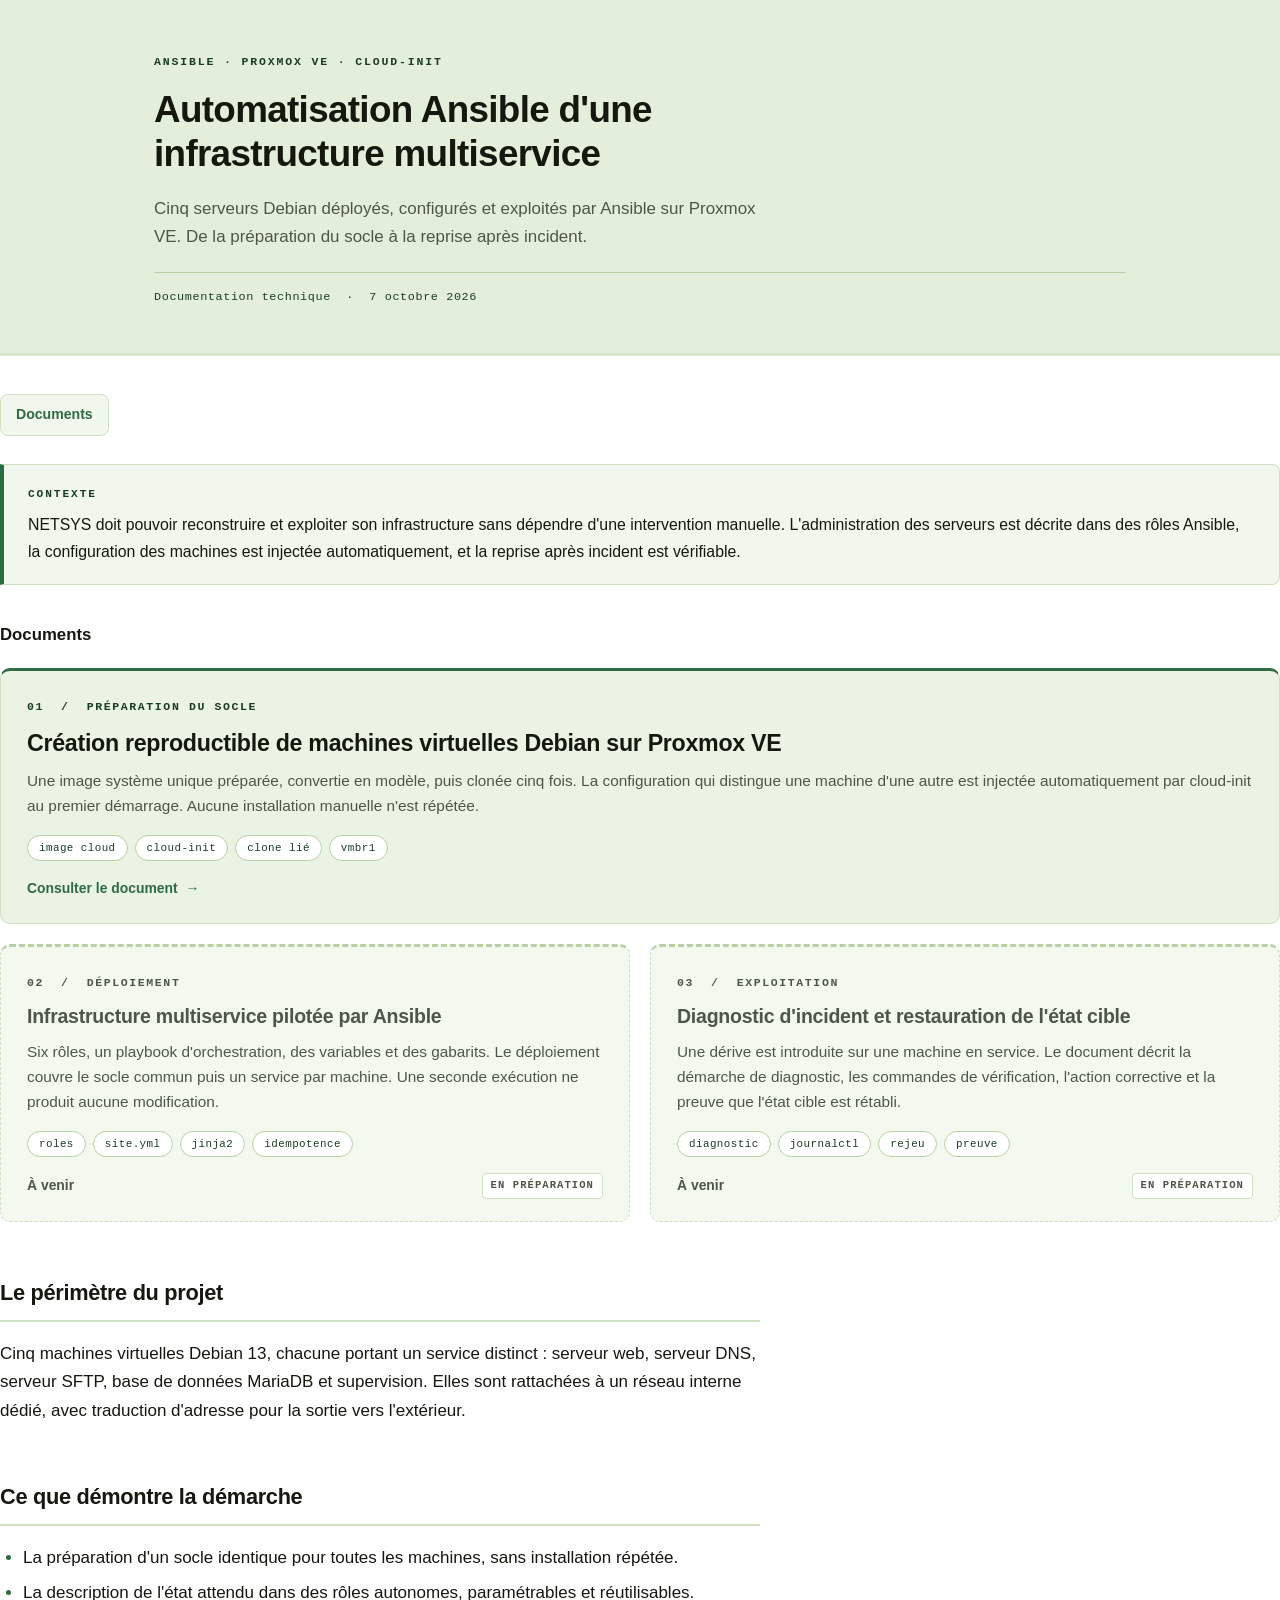
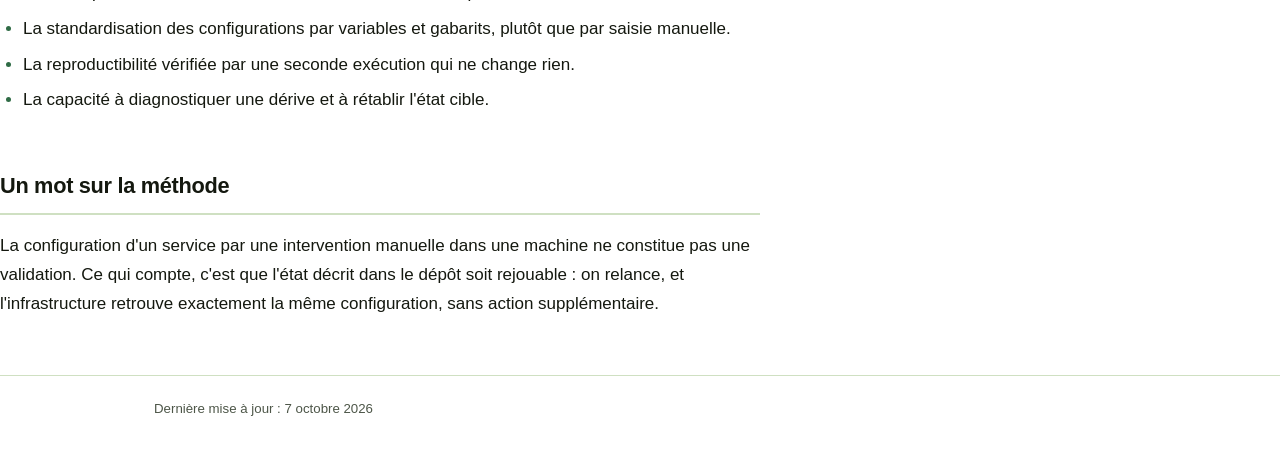
==== index.html @ 9632278b "Documentation : création reproductible des VM par cloud-init" ====
<!DOCTYPE html>
<html lang="fr">
<head>
<meta charset="utf-8">
<meta name="viewport" content="width=device-width, initial-scale=1">
<title>Automatisation Ansible d'une infrastructure multiservice</title>
<style>
:root{
  /* ---------- palette : vert pastel, sobre et lisible ---------- */
  --hero:#e3efdb;          /* vert pastel : fond du hero */
  --hero-2:#d7e8cc;        /* pastel un peu plus dense : bord bas du hero */
  --card:#eaf3e4;          /* pastel : fond des cartes */
  --card-soon:#f4f9f0;     /* pastel tres clair : cartes a venir */
  --wash:#f1f7ed;          /* pastel pale : encadres, tableaux, code inline */
  --line:#cfe0c2;          /* filets verts clairs */
  --line-2:#b7d0a6;        /* filets verts appuyes */
  --green:#2f6b45;         /* vert de travail : liens, accents, puces */
  --green-ink:#1c3c26;     /* vert tres sombre : titres et labels */
  --white:#ffffff;         /* fond general de page */
  --ink:#14180f;           /* texte : quasi noir */
  --ink-2:#4d5648;         /* texte secondaire */
  --code-bg:#16201a;
  --sans:-apple-system,BlinkMacSystemFont,"Segoe UI",Roboto,"Helvetica Neue",Arial,sans-serif;
  --mono:ui-monospace,SFMono-Regular,"SF Mono",Menlo,Consolas,"Liberation Mono",monospace;
}
*{box-sizing:border-box}
html{-webkit-text-size-adjust:100%}
::selection{background:#cfe6c0;color:var(--ink)}
body{
  margin:0;background:var(--white);color:var(--ink);
  font-family:var(--sans);font-size:17px;line-height:1.7;
  -webkit-font-smoothing:antialiased;
}
.wrap{max-width:820px;margin:0 auto;padding:0 24px}
.wrap-wide{max-width:1020px;margin:0 auto;padding:0 24px}

/* ---------- hero pastel ---------- */
.masthead{
  background:var(--hero);
  border-bottom:3px solid var(--hero-2);
  padding:52px 0 46px;margin-bottom:38px;
}
.masthead .eyebrow{
  font-family:var(--mono);font-size:.72rem;letter-spacing:.16em;text-transform:uppercase;
  color:var(--green-ink);margin:0 0 16px;font-weight:700}
.masthead h1{
  margin:0;font-size:2.3rem;line-height:1.22;font-weight:700;
  letter-spacing:-.018em;color:var(--ink);max-width:26ch}
.masthead .lede{
  margin:18px 0 0;font-size:1.06rem;color:var(--ink-2);max-width:64ch;line-height:1.62}
.masthead .stamp{
  font-family:var(--mono);font-size:.74rem;letter-spacing:.05em;color:var(--green-ink);
  margin:22px 0 0;padding-top:14px;border-top:1px solid var(--line-2)}

/* ---------- contexte ---------- */
.callout{
  background:var(--wash);border:1px solid var(--line);
  border-left:4px solid var(--green);border-radius:0 8px 8px 0;
  padding:20px 24px 18px;margin:0 0 36px}
.callout .tag{
  font-family:var(--mono);font-size:.7rem;letter-spacing:.17em;text-transform:uppercase;
  color:var(--green-ink);font-weight:700;display:block;margin-bottom:8px}
.callout p{margin:0;font-size:.99rem;color:var(--ink)}

/* ---------- sommaire par cartes ---------- */
.sec-title{font-size:1.05rem;font-weight:700;color:var(--ink);margin:0 0 18px}
.grid{display:grid;grid-template-columns:1fr 1fr;gap:20px;margin:0 0 48px}
.card{
  display:flex;flex-direction:column;
  background:var(--card);border:1px solid var(--line);
  border-top:3px solid var(--green);border-radius:10px;
  padding:26px 26px 22px;text-decoration:none;color:inherit;
  transition:border-color .16s,transform .16s}
.card--main{grid-column:1 / -1}
a.card:hover{border-color:var(--green);transform:translateY(-2px)}
.card .no{
  font-family:var(--mono);font-size:.72rem;letter-spacing:.14em;
  color:var(--green-ink);font-weight:700;margin-bottom:12px}
.card h3{
  margin:0 0 10px;font-size:1.22rem;line-height:1.32;font-weight:700;
  letter-spacing:-.012em;color:var(--ink)}
.card--main h3{font-size:1.45rem}
.card p{margin:0 0 16px;font-size:.96rem;color:var(--ink-2);line-height:1.62}
.card .pills{display:flex;flex-wrap:wrap;gap:7px;margin:0 0 16px}
.pill{
  font-family:var(--mono);font-size:.68rem;letter-spacing:.04em;
  background:var(--white);color:var(--green-ink);border:1px solid var(--line-2);
  border-radius:20px;padding:3px 11px}
.card .foot{
  margin-top:auto;font-size:.87rem;font-weight:700;color:var(--green);
  display:flex;align-items:center;gap:7px}
.card--soon{background:var(--card-soon);border-top-color:var(--line-2);border-style:dashed}
.card--soon .no{color:var(--ink-2)}
.card--soon h3{color:var(--ink-2)}
.card--soon .foot{color:var(--ink-2);font-weight:600}
.badge{
  font-family:var(--mono);font-size:.66rem;letter-spacing:.1em;text-transform:uppercase;
  background:var(--white);color:var(--ink-2);border:1px solid var(--line);
  border-radius:4px;padding:3px 8px;margin-left:auto}

/* ---------- article ---------- */
article{max-width:760px}
article h2{
  font-size:1.36rem;font-weight:700;letter-spacing:-.014em;color:var(--ink);
  margin:2.4em 0 .8em;padding-bottom:.4em;border-bottom:2px solid var(--line)}
article h3{font-size:1.09rem;font-weight:700;color:var(--green-ink);margin:1.9em 0 .5em}
article h4{font-size:.96rem;font-weight:700;color:var(--ink);margin:1.6em 0 .45em}
p{margin:0 0 1.1em}
a{color:var(--green);text-decoration:none;border-bottom:1px solid rgba(47,107,69,.4)}
a:hover{color:var(--green-ink);border-bottom-color:var(--green-ink)}
strong{font-weight:700;color:var(--ink)}

code{
  font-family:var(--mono);font-size:.85em;background:var(--wash);
  border:1px solid var(--line);border-radius:4px;padding:.1em .38em;color:var(--green-ink)}
pre,pre.sourceCode{
  background:var(--code-bg);color:#e6efe2;border-radius:8px;
  padding:18px 20px;overflow-x:auto;margin:0 0 1.5em;
  font-family:var(--mono);font-size:.83rem;line-height:1.62}
pre code,pre.sourceCode code{background:none;border:0;padding:0;color:inherit;font-size:inherit}

table{
  width:100%;border-collapse:collapse;margin:0 0 1.7em;font-size:.93rem;
  border:1px solid var(--line);border-radius:8px;overflow:hidden}
thead th{
  background:var(--wash);color:var(--green-ink);font-weight:700;
  text-align:left;padding:12px 14px;border-bottom:1px solid var(--line);font-size:.87rem}
td{padding:11px 14px;border-bottom:1px solid var(--line);vertical-align:top}
tbody tr:last-child td{border-bottom:0}

blockquote{
  background:var(--wash);border:1px solid var(--line);
  border-left:4px solid var(--green);border-radius:0 8px 8px 0;
  padding:20px 24px 16px;margin:0 0 1.8em}
blockquote p{margin:0 0 .6em;font-size:.99rem}
blockquote p:last-child{margin-bottom:0}

ul,ol{margin:0 0 1.25em;padding-left:1.35em}
li{margin-bottom:.4em}
li::marker{color:var(--green)}

.back{
  display:inline-flex;align-items:center;gap:7px;font-size:.88rem;font-weight:700;
  color:var(--green);background:var(--wash);border:1px solid var(--line);
  border-radius:8px;padding:8px 15px;margin:0 0 28px}
.back:hover{border-color:var(--green);color:var(--green-ink);border-bottom-color:var(--green)}

footer{
  border-top:1px solid var(--line);margin-top:56px;padding:22px 0 48px;
  font-size:.83rem;color:var(--ink-2)}
footer p{margin:0}

@media (max-width:720px){
  body{font-size:16px}
  .grid{grid-template-columns:1fr}
  .masthead h1{font-size:1.72rem}
  .masthead .lede{font-size:1rem}
  article h2{font-size:1.22rem}
  .card{padding:22px 20px 18px}
}
@media print{
  .masthead{background:none;border-bottom:1px solid #000}
  .back,.card .foot{display:none}
  a{color:#000;border:0}
  pre,pre.sourceCode{background:#f2f2f2;color:#000}
}
</style>
</head>
<body>
<header class="masthead">
  <div class="wrap-wide">
    <p class="eyebrow">Ansible &middot; Proxmox VE &middot; cloud-init</p>
    <h1>Automatisation Ansible d'une infrastructure multiservice</h1>
    <p class="lede">Cinq serveurs Debian déployés, configurés et exploités par Ansible sur Proxmox VE. De la préparation du socle à la reprise après incident.</p>
    <p class="stamp">Documentation technique &nbsp;·&nbsp; 7 octobre 2026</p>
  </div>
</header>
<main class="">
<a class="back" href="./">Documents</a>

<div class="callout">
  <span class="tag">Contexte</span>
  <p>NETSYS doit pouvoir reconstruire et exploiter son infrastructure sans dépendre d'une intervention manuelle. L'administration des serveurs est décrite dans des rôles Ansible, la configuration des machines est injectée automatiquement, et la reprise après incident est vérifiable.</p>
</div>

<h2 class="sec-title">Documents</h2>

<div class="grid">

  <a class="card card--main" href="01-creation-vm-cloudinit.html">
    <span class="no">01 &nbsp;/&nbsp; PRÉPARATION DU SOCLE</span>
    <h3>Création reproductible de machines virtuelles Debian sur Proxmox VE</h3>
    <p>Une image système unique préparée, convertie en modèle, puis clonée cinq fois. La configuration qui distingue une machine d'une autre est injectée automatiquement par cloud-init au premier démarrage. Aucune installation manuelle n'est répétée.</p>
    <div class="pills">
      <span class="pill">image cloud</span>
      <span class="pill">cloud-init</span>
      <span class="pill">clone lié</span>
      <span class="pill">vmbr1</span>
    </div>
    <span class="foot">Consulter le document &nbsp;&rarr;</span>
  </a>

  <div class="card card--soon">
    <span class="no">02 &nbsp;/&nbsp; DÉPLOIEMENT</span>
    <h3>Infrastructure multiservice pilotée par Ansible</h3>
    <p>Six rôles, un playbook d'orchestration, des variables et des gabarits. Le déploiement couvre le socle commun puis un service par machine. Une seconde exécution ne produit aucune modification.</p>
    <div class="pills">
      <span class="pill">roles</span>
      <span class="pill">site.yml</span>
      <span class="pill">jinja2</span>
      <span class="pill">idempotence</span>
    </div>
    <span class="foot">À venir <span class="badge">en préparation</span></span>
  </div>

  <div class="card card--soon">
    <span class="no">03 &nbsp;/&nbsp; EXPLOITATION</span>
    <h3>Diagnostic d'incident et restauration de l'état cible</h3>
    <p>Une dérive est introduite sur une machine en service. Le document décrit la démarche de diagnostic, les commandes de vérification, l'action corrective et la preuve que l'état cible est rétabli.</p>
    <div class="pills">
      <span class="pill">diagnostic</span>
      <span class="pill">journalctl</span>
      <span class="pill">rejeu</span>
      <span class="pill">preuve</span>
    </div>
    <span class="foot">À venir <span class="badge">en préparation</span></span>
  </div>

</div>

<article>
<h2>Le périmètre du projet</h2>
<p>Cinq machines virtuelles Debian 13, chacune portant un service distinct : serveur web, serveur DNS, serveur SFTP, base de données MariaDB et supervision. Elles sont rattachées à un réseau interne dédié, avec traduction d'adresse pour la sortie vers l'extérieur.</p>

<h2>Ce que démontre la démarche</h2>
<ul>
  <li>La préparation d'un socle identique pour toutes les machines, sans installation répétée.</li>
  <li>La description de l'état attendu dans des rôles autonomes, paramétrables et réutilisables.</li>
  <li>La standardisation des configurations par variables et gabarits, plutôt que par saisie manuelle.</li>
  <li>La reproductibilité vérifiée par une seconde exécution qui ne change rien.</li>
  <li>La capacité à diagnostiquer une dérive et à rétablir l'état cible.</li>
</ul>

<h2>Un mot sur la méthode</h2>
<p>La configuration d'un service par une intervention manuelle dans une machine ne constitue pas une validation. Ce qui compte, c'est que l'état décrit dans le dépôt soit rejouable : on relance, et l'infrastructure retrouve exactement la même configuration, sans action supplémentaire.</p>
</article>
</main>
<footer><div class="wrap-wide"><p>Dernière mise à jour : 7 octobre 2026</p></div></footer>
</body>
</html>
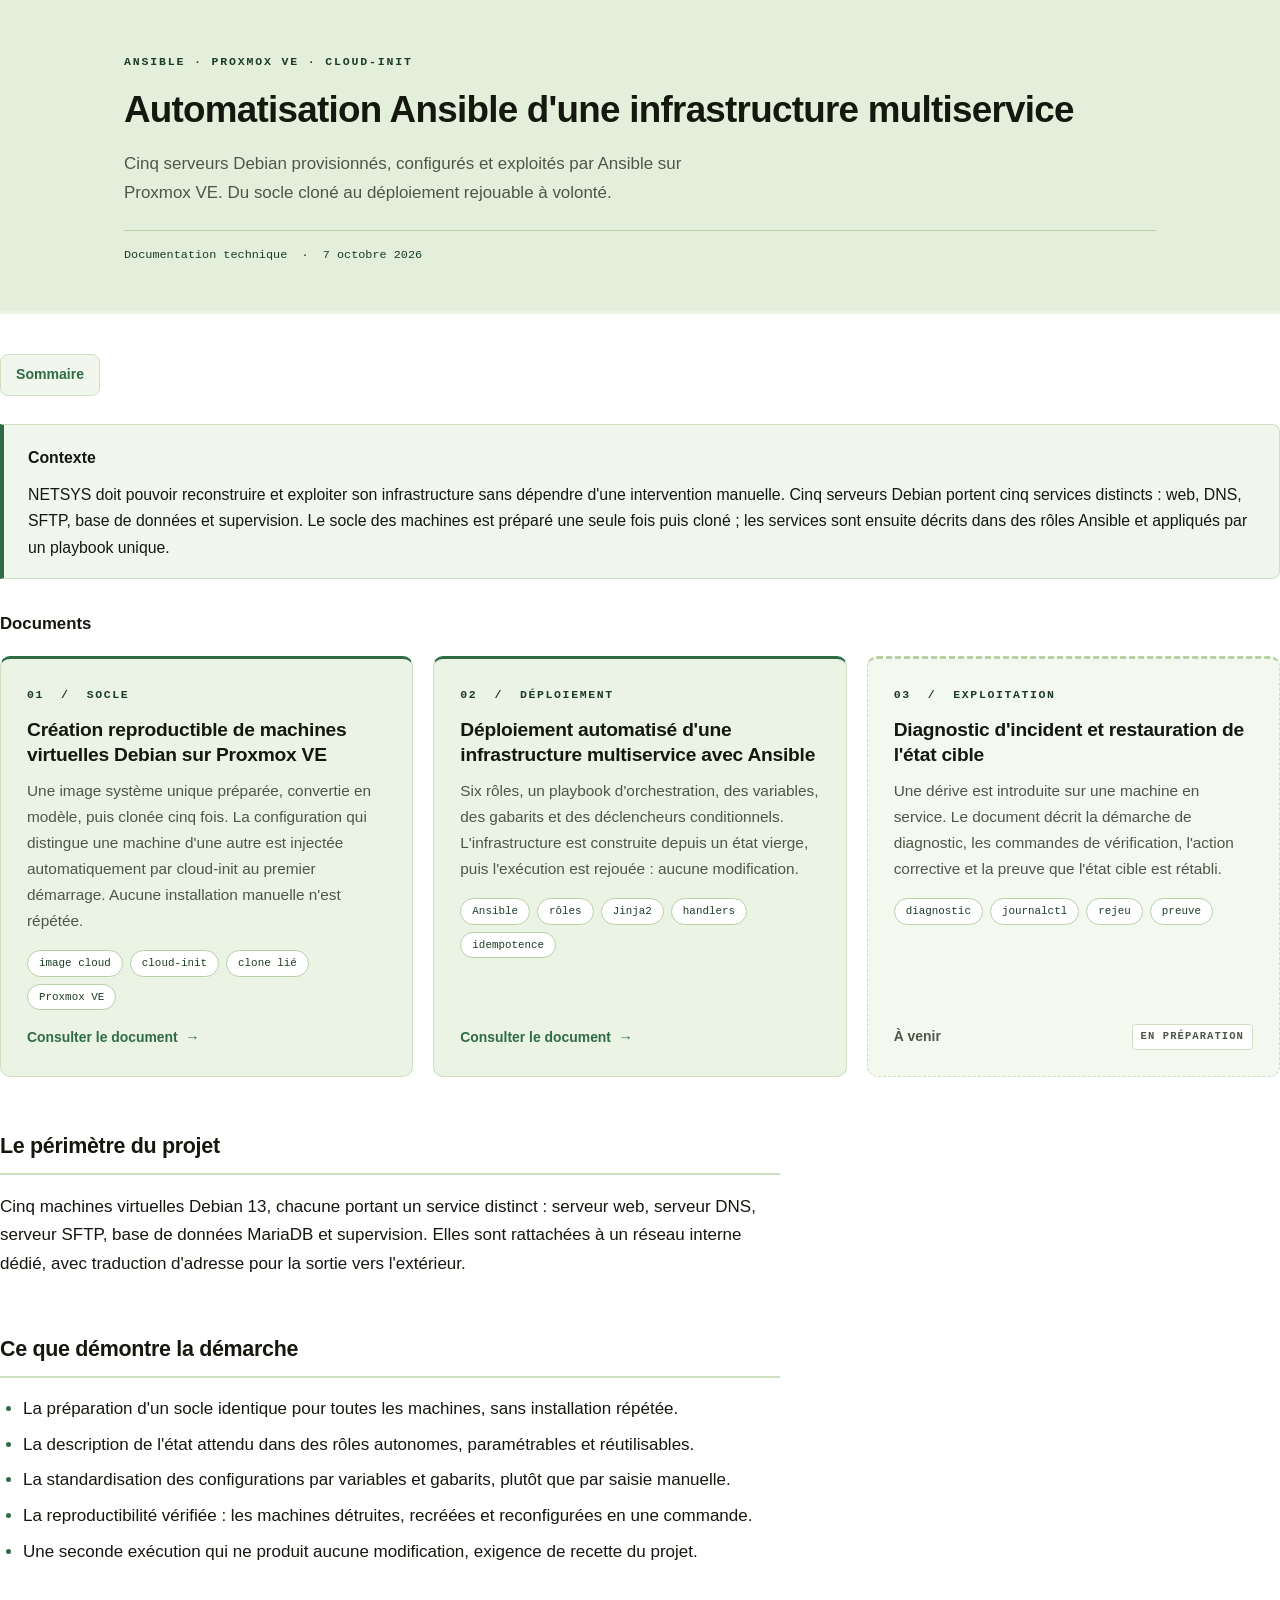
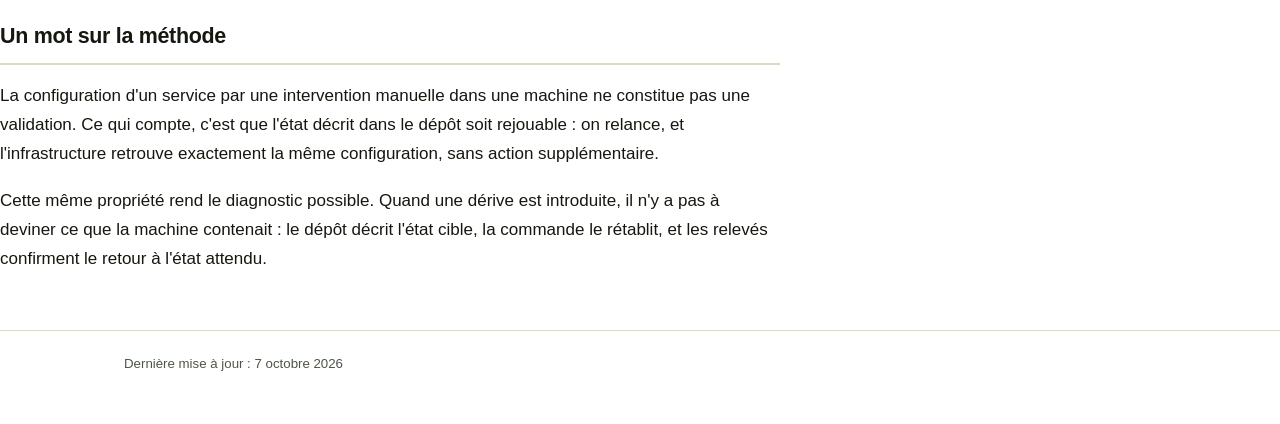
==== commit bae78e58: "Documentation : deploiement Ansible et correction du nom d'hote" ====
--- a/index.html
+++ b/index.html
@@ -4,163 +4,127 @@
 <meta charset="utf-8">
 <meta name="viewport" content="width=device-width, initial-scale=1">
 <title>Automatisation Ansible d'une infrastructure multiservice</title>
-<style>
-:root{
-  /* ---------- palette : vert pastel, sobre et lisible ---------- */
-  --hero:#e3efdb;          /* vert pastel : fond du hero */
-  --hero-2:#d7e8cc;        /* pastel un peu plus dense : bord bas du hero */
-  --card:#eaf3e4;          /* pastel : fond des cartes */
-  --card-soon:#f4f9f0;     /* pastel tres clair : cartes a venir */
-  --wash:#f1f7ed;          /* pastel pale : encadres, tableaux, code inline */
-  --line:#cfe0c2;          /* filets verts clairs */
-  --line-2:#b7d0a6;        /* filets verts appuyes */
-  --green:#2f6b45;         /* vert de travail : liens, accents, puces */
-  --green-ink:#1c3c26;     /* vert tres sombre : titres et labels */
-  --white:#ffffff;         /* fond general de page */
-  --ink:#14180f;           /* texte : quasi noir */
-  --ink-2:#4d5648;         /* texte secondaire */
+<style>:root{
+  /* ---------- palette : pastel vert, texte noir ---------- */
+  --hero:#e3efdb; --card:#eaf3e4; --card-2:#f4f9f0; --wash:#f1f7ed;
+  --line:#cfe0c2; --line-2:#b7d0a6;
+  --green:#2f6b45; --green-ink:#1c3c26;
+  --white:#ffffff; --ink:#14180f; --ink-2:#4d5648;
   --code-bg:#16201a;
   --sans:-apple-system,BlinkMacSystemFont,"Segoe UI",Roboto,"Helvetica Neue",Arial,sans-serif;
   --mono:ui-monospace,SFMono-Regular,"SF Mono",Menlo,Consolas,"Liberation Mono",monospace;
+  --col:840px; --col-wide:1080px;
 }
 *{box-sizing:border-box}
 html{-webkit-text-size-adjust:100%}
 ::selection{background:#cfe6c0;color:var(--ink)}
-body{
-  margin:0;background:var(--white);color:var(--ink);
-  font-family:var(--sans);font-size:17px;line-height:1.7;
-  -webkit-font-smoothing:antialiased;
-}
-.wrap{max-width:820px;margin:0 auto;padding:0 24px}
-.wrap-wide{max-width:1020px;margin:0 auto;padding:0 24px}
-
-/* ---------- hero pastel ---------- */
-.masthead{
-  background:var(--hero);
-  border-bottom:3px solid var(--hero-2);
-  padding:52px 0 46px;margin-bottom:38px;
-}
-.masthead .eyebrow{
-  font-family:var(--mono);font-size:.72rem;letter-spacing:.16em;text-transform:uppercase;
-  color:var(--green-ink);margin:0 0 16px;font-weight:700}
-.masthead h1{
-  margin:0;font-size:2.3rem;line-height:1.22;font-weight:700;
-  letter-spacing:-.018em;color:var(--ink);max-width:26ch}
-.masthead .lede{
-  margin:18px 0 0;font-size:1.06rem;color:var(--ink-2);max-width:64ch;line-height:1.62}
-.masthead .stamp{
-  font-family:var(--mono);font-size:.74rem;letter-spacing:.05em;color:var(--green-ink);
+body{margin:0;background:var(--white);color:var(--ink);font-family:var(--sans);
+  font-size:17px;line-height:1.7;-webkit-font-smoothing:antialiased}
+.wrap{max-width:var(--col);margin:0 auto;padding:0 24px}
+.wrap-wide{max-width:var(--col-wide);margin:0 auto;padding:0 24px}
+
+/* ---------- bandeau ---------- */
+.masthead{background:var(--hero);border-bottom:3px solid var(--card);padding:52px 0 46px;margin-bottom:40px}
+.masthead .eyebrow{font-family:var(--mono);font-size:.72rem;letter-spacing:.16em;text-transform:uppercase;
+  color:var(--green-ink);font-weight:700;margin:0 0 16px}
+.masthead h1{margin:0;font-size:2.3rem;line-height:1.22;font-weight:700;
+  letter-spacing:-.02em;color:var(--ink)}
+.masthead .lede{margin:18px 0 0;font-size:1.06rem;color:var(--ink-2);max-width:66ch}
+.masthead .stamp{font-family:var(--mono);font-size:.74rem;color:var(--green-ink);
   margin:22px 0 0;padding-top:14px;border-top:1px solid var(--line-2)}
 
-/* ---------- contexte ---------- */
-.callout{
-  background:var(--wash);border:1px solid var(--line);
-  border-left:4px solid var(--green);border-radius:0 8px 8px 0;
-  padding:20px 24px 18px;margin:0 0 36px}
-.callout .tag{
-  font-family:var(--mono);font-size:.7rem;letter-spacing:.17em;text-transform:uppercase;
-  color:var(--green-ink);font-weight:700;display:block;margin-bottom:8px}
-.callout p{margin:0;font-size:.99rem;color:var(--ink)}
-
-/* ---------- sommaire par cartes ---------- */
-.sec-title{font-size:1.05rem;font-weight:700;color:var(--ink);margin:0 0 18px}
-.grid{display:grid;grid-template-columns:1fr 1fr;gap:20px;margin:0 0 48px}
-.card{
-  display:flex;flex-direction:column;
+/* ---------- cartes ---------- */
+.sec-title{font-size:1.05rem;font-weight:700;margin:0 0 18px;color:var(--ink)}
+.grid{display:grid;grid-template-columns:repeat(auto-fit,minmax(320px,1fr));
+  gap:20px;margin:0 0 48px;align-items:stretch}
+.card{display:flex;flex-direction:column;height:100%;
   background:var(--card);border:1px solid var(--line);
-  border-top:3px solid var(--green);border-radius:10px;
-  padding:26px 26px 22px;text-decoration:none;color:inherit;
-  transition:border-color .16s,transform .16s}
-.card--main{grid-column:1 / -1}
+  border-top:3px solid var(--green);border-radius:10px;padding:26px;
+  text-decoration:none;color:inherit;transition:border-color .16s,transform .16s}
 a.card:hover{border-color:var(--green);transform:translateY(-2px)}
-.card .no{
-  font-family:var(--mono);font-size:.72rem;letter-spacing:.14em;
-  color:var(--green-ink);font-weight:700;margin-bottom:12px}
-.card h3{
-  margin:0 0 10px;font-size:1.22rem;line-height:1.32;font-weight:700;
+a.card:focus-visible{outline:3px solid var(--green);outline-offset:3px}
+.card .no{font-family:var(--mono);font-size:.72rem;letter-spacing:.14em;color:var(--green-ink);
+  font-weight:700;margin-bottom:12px}
+.card h3{margin:0 0 10px;font-size:1.2rem;line-height:1.32;font-weight:700;
   letter-spacing:-.012em;color:var(--ink)}
-.card--main h3{font-size:1.45rem}
-.card p{margin:0 0 16px;font-size:.96rem;color:var(--ink-2);line-height:1.62}
+.card p{margin:0 0 16px;font-size:.96rem;color:var(--ink-2)}
 .card .pills{display:flex;flex-wrap:wrap;gap:7px;margin:0 0 16px}
-.pill{
-  font-family:var(--mono);font-size:.68rem;letter-spacing:.04em;
-  background:var(--white);color:var(--green-ink);border:1px solid var(--line-2);
-  border-radius:20px;padding:3px 11px}
-.card .foot{
-  margin-top:auto;font-size:.87rem;font-weight:700;color:var(--green);
+.pill{font-family:var(--mono);font-size:.68rem;background:var(--white);color:var(--green-ink);
+  border:1px solid var(--line-2);border-radius:20px;padding:3px 11px}
+.card .foot{margin-top:auto;font-size:.87rem;font-weight:700;color:var(--green);
   display:flex;align-items:center;gap:7px}
-.card--soon{background:var(--card-soon);border-top-color:var(--line-2);border-style:dashed}
-.card--soon .no{color:var(--ink-2)}
-.card--soon h3{color:var(--ink-2)}
+.card--soon{background:var(--card-2);border-top-color:var(--line-2);border-style:dashed}
 .card--soon .foot{color:var(--ink-2);font-weight:600}
-.badge{
-  font-family:var(--mono);font-size:.66rem;letter-spacing:.1em;text-transform:uppercase;
+.badge{font-family:var(--mono);font-size:.66rem;letter-spacing:.1em;text-transform:uppercase;
   background:var(--white);color:var(--ink-2);border:1px solid var(--line);
   border-radius:4px;padding:3px 8px;margin-left:auto}
 
 /* ---------- article ---------- */
-article{max-width:760px}
-article h2{
-  font-size:1.36rem;font-weight:700;letter-spacing:-.014em;color:var(--ink);
-  margin:2.4em 0 .8em;padding-bottom:.4em;border-bottom:2px solid var(--line)}
-article h3{font-size:1.09rem;font-weight:700;color:var(--green-ink);margin:1.9em 0 .5em}
-article h4{font-size:.96rem;font-weight:700;color:var(--ink);margin:1.6em 0 .45em}
+article{max-width:780px}
+article h2{font-size:1.34rem;font-weight:700;letter-spacing:-.014em;margin:2.4em 0 .8em;
+  padding-bottom:.4em;border-bottom:2px solid var(--line)}
+article h3{font-size:1.08rem;font-weight:700;color:var(--green-ink);margin:1.9em 0 .5em}
+article h4{font-size:.96rem;font-weight:700;margin:1.6em 0 .45em}
 p{margin:0 0 1.1em}
 a{color:var(--green);text-decoration:none;border-bottom:1px solid rgba(47,107,69,.4)}
-a:hover{color:var(--green-ink);border-bottom-color:var(--green-ink)}
-strong{font-weight:700;color:var(--ink)}
-
-code{
-  font-family:var(--mono);font-size:.85em;background:var(--wash);
-  border:1px solid var(--line);border-radius:4px;padding:.1em .38em;color:var(--green-ink)}
-pre,pre.sourceCode{
-  background:var(--code-bg);color:#e6efe2;border-radius:8px;
-  padding:18px 20px;overflow-x:auto;margin:0 0 1.5em;
-  font-family:var(--mono);font-size:.83rem;line-height:1.62}
+a:hover{color:var(--green-ink)}
+strong{font-weight:700}
+
+/* ---------- images ---------- */
+figure{margin:0 0 1.8em}
+figure img{max-width:100%;height:auto;display:block;border:1px solid var(--line);
+  border-radius:8px;background:var(--white)}
+figcaption{font-size:.83rem;color:var(--ink-2);margin-top:10px;font-style:italic}
+img{max-width:100%;height:auto}
+
+/* ---------- code ---------- */
+code{font-family:var(--mono);font-size:.85em;background:var(--wash);border:1px solid var(--line);
+  border-radius:4px;padding:.1em .38em;color:var(--green-ink)}
+pre,pre.sourceCode{background:var(--code-bg);color:#e6efe2;border-radius:8px;padding:18px 20px;
+  overflow-x:auto;margin:0 0 1.5em;font-family:var(--mono);font-size:.83rem;line-height:1.62}
 pre code,pre.sourceCode code{background:none;border:0;padding:0;color:inherit;font-size:inherit}
 
-table{
-  width:100%;border-collapse:collapse;margin:0 0 1.7em;font-size:.93rem;
+/* ---------- tableaux ---------- */
+table{width:100%;border-collapse:collapse;margin:0 0 1.7em;font-size:.92rem;
   border:1px solid var(--line);border-radius:8px;overflow:hidden}
-thead th{
-  background:var(--wash);color:var(--green-ink);font-weight:700;
-  text-align:left;padding:12px 14px;border-bottom:1px solid var(--line);font-size:.87rem}
+thead th{background:var(--wash);color:var(--green-ink);font-weight:700;text-align:left;
+  padding:12px 14px;border-bottom:1px solid var(--line);font-size:.86rem}
 td{padding:11px 14px;border-bottom:1px solid var(--line);vertical-align:top}
 tbody tr:last-child td{border-bottom:0}
 
-blockquote{
-  background:var(--wash);border:1px solid var(--line);
-  border-left:4px solid var(--green);border-radius:0 8px 8px 0;
-  padding:20px 24px 16px;margin:0 0 1.8em}
+/* ---------- encadres ---------- */
+blockquote{background:var(--wash);border:1px solid var(--line);border-left:4px solid var(--green);
+  border-radius:0 8px 8px 0;padding:20px 24px 16px;margin:0 0 1.8em}
 blockquote p{margin:0 0 .6em;font-size:.99rem}
 blockquote p:last-child{margin-bottom:0}
 
+/* ---------- listes ---------- */
 ul,ol{margin:0 0 1.25em;padding-left:1.35em}
 li{margin-bottom:.4em}
 li::marker{color:var(--green)}
 
-.back{
-  display:inline-flex;align-items:center;gap:7px;font-size:.88rem;font-weight:700;
+/* ---------- retour ---------- */
+.back{display:inline-flex;align-items:center;gap:7px;font-size:.88rem;font-weight:700;
   color:var(--green);background:var(--wash);border:1px solid var(--line);
   border-radius:8px;padding:8px 15px;margin:0 0 28px}
-.back:hover{border-color:var(--green);color:var(--green-ink);border-bottom-color:var(--green)}
-
-footer{
-  border-top:1px solid var(--line);margin-top:56px;padding:22px 0 48px;
+.back:hover{border-color:var(--green);color:var(--green-ink)}
+
+footer{border-top:1px solid var(--line);margin-top:56px;padding:22px 0 48px;
   font-size:.83rem;color:var(--ink-2)}
 footer p{margin:0}
 
 @media (max-width:720px){
   body{font-size:16px}
-  .grid{grid-template-columns:1fr}
+  .wrap,.wrap-wide{padding:0 18px}
+  .grid{grid-template-columns:1fr;gap:16px}
+  .masthead{padding:40px 0 34px}
   .masthead h1{font-size:1.72rem}
-  .masthead .lede{font-size:1rem}
+  .card{padding:22px 20px 18px}
   article h2{font-size:1.22rem}
-  .card{padding:22px 20px 18px}
 }
 @media print{
   .masthead{background:none;border-bottom:1px solid #000}
-  .back,.card .foot{display:none}
+  .back{display:none}
   a{color:#000;border:0}
   pre,pre.sourceCode{background:#f2f2f2;color:#000}
 }
@@ -171,47 +135,48 @@
   <div class="wrap-wide">
     <p class="eyebrow">Ansible &middot; Proxmox VE &middot; cloud-init</p>
     <h1>Automatisation Ansible d'une infrastructure multiservice</h1>
-    <p class="lede">Cinq serveurs Debian déployés, configurés et exploités par Ansible sur Proxmox VE. De la préparation du socle à la reprise après incident.</p>
+    <p class="lede">Cinq serveurs Debian provisionnés, configurés et exploités par Ansible sur Proxmox VE. Du socle cloné au déploiement rejouable à volonté.</p>
     <p class="stamp">Documentation technique &nbsp;·&nbsp; 7 octobre 2026</p>
   </div>
 </header>
 <main class="">
-<a class="back" href="./">Documents</a>
-
-<div class="callout">
-  <span class="tag">Contexte</span>
-  <p>NETSYS doit pouvoir reconstruire et exploiter son infrastructure sans dépendre d'une intervention manuelle. L'administration des serveurs est décrite dans des rôles Ansible, la configuration des machines est injectée automatiquement, et la reprise après incident est vérifiable.</p>
-</div>
+<a class="back" href="./">Sommaire</a>
+
+<blockquote>
+<p><strong>Contexte</strong></p>
+<p>NETSYS doit pouvoir reconstruire et exploiter son infrastructure sans dépendre d'une intervention manuelle. Cinq serveurs Debian portent cinq services distincts&nbsp;: web, DNS, SFTP, base de données et supervision. Le socle des machines est préparé une seule fois puis cloné&nbsp;; les services sont ensuite décrits dans des rôles Ansible et appliqués par un playbook unique.</p>
+</blockquote>
 
 <h2 class="sec-title">Documents</h2>
 
 <div class="grid">
 
-  <a class="card card--main" href="01-creation-vm-cloudinit.html">
-    <span class="no">01 &nbsp;/&nbsp; PRÉPARATION DU SOCLE</span>
+  <a class="card" href="01-creation-vm-cloudinit.html">
+    <span class="no">01 &nbsp;/&nbsp; SOCLE</span>
     <h3>Création reproductible de machines virtuelles Debian sur Proxmox VE</h3>
     <p>Une image système unique préparée, convertie en modèle, puis clonée cinq fois. La configuration qui distingue une machine d'une autre est injectée automatiquement par cloud-init au premier démarrage. Aucune installation manuelle n'est répétée.</p>
     <div class="pills">
       <span class="pill">image cloud</span>
       <span class="pill">cloud-init</span>
       <span class="pill">clone lié</span>
-      <span class="pill">vmbr1</span>
+      <span class="pill">Proxmox VE</span>
     </div>
     <span class="foot">Consulter le document &nbsp;&rarr;</span>
   </a>
 
-  <div class="card card--soon">
+  <a class="card" href="02-deploiement-ansible.html">
     <span class="no">02 &nbsp;/&nbsp; DÉPLOIEMENT</span>
-    <h3>Infrastructure multiservice pilotée par Ansible</h3>
-    <p>Six rôles, un playbook d'orchestration, des variables et des gabarits. Le déploiement couvre le socle commun puis un service par machine. Une seconde exécution ne produit aucune modification.</p>
+    <h3>Déploiement automatisé d'une infrastructure multiservice avec Ansible</h3>
+    <p>Six rôles, un playbook d'orchestration, des variables, des gabarits et des déclencheurs conditionnels. L'infrastructure est construite depuis un état vierge, puis l'exécution est rejouée&nbsp;: aucune modification.</p>
     <div class="pills">
-      <span class="pill">roles</span>
-      <span class="pill">site.yml</span>
-      <span class="pill">jinja2</span>
+      <span class="pill">Ansible</span>
+      <span class="pill">rôles</span>
+      <span class="pill">Jinja2</span>
+      <span class="pill">handlers</span>
       <span class="pill">idempotence</span>
     </div>
-    <span class="foot">À venir <span class="badge">en préparation</span></span>
-  </div>
+    <span class="foot">Consulter le document &nbsp;&rarr;</span>
+  </a>
 
   <div class="card card--soon">
     <span class="no">03 &nbsp;/&nbsp; EXPLOITATION</span>
@@ -230,19 +195,20 @@
 
 <article>
 <h2>Le périmètre du projet</h2>
-<p>Cinq machines virtuelles Debian 13, chacune portant un service distinct : serveur web, serveur DNS, serveur SFTP, base de données MariaDB et supervision. Elles sont rattachées à un réseau interne dédié, avec traduction d'adresse pour la sortie vers l'extérieur.</p>
+<p>Cinq machines virtuelles Debian&nbsp;13, chacune portant un service distinct&nbsp;: serveur web, serveur DNS, serveur SFTP, base de données MariaDB et supervision. Elles sont rattachées à un réseau interne dédié, avec traduction d'adresse pour la sortie vers l'extérieur.</p>
 
 <h2>Ce que démontre la démarche</h2>
 <ul>
   <li>La préparation d'un socle identique pour toutes les machines, sans installation répétée.</li>
   <li>La description de l'état attendu dans des rôles autonomes, paramétrables et réutilisables.</li>
   <li>La standardisation des configurations par variables et gabarits, plutôt que par saisie manuelle.</li>
-  <li>La reproductibilité vérifiée par une seconde exécution qui ne change rien.</li>
-  <li>La capacité à diagnostiquer une dérive et à rétablir l'état cible.</li>
+  <li>La reproductibilité vérifiée&nbsp;: les machines détruites, recréées et reconfigurées en une commande.</li>
+  <li>Une seconde exécution qui ne produit aucune modification, exigence de recette du projet.</li>
 </ul>
 
 <h2>Un mot sur la méthode</h2>
-<p>La configuration d'un service par une intervention manuelle dans une machine ne constitue pas une validation. Ce qui compte, c'est que l'état décrit dans le dépôt soit rejouable : on relance, et l'infrastructure retrouve exactement la même configuration, sans action supplémentaire.</p>
+<p>La configuration d'un service par une intervention manuelle dans une machine ne constitue pas une validation. Ce qui compte, c'est que l'état décrit dans le dépôt soit rejouable&nbsp;: on relance, et l'infrastructure retrouve exactement la même configuration, sans action supplémentaire.</p>
+<p>Cette même propriété rend le diagnostic possible. Quand une dérive est introduite, il n'y a pas à deviner ce que la machine contenait&nbsp;: le dépôt décrit l'état cible, la commande le rétablit, et les relevés confirment le retour à l'état attendu.</p>
 </article>
 </main>
 <footer><div class="wrap-wide"><p>Dernière mise à jour : 7 octobre 2026</p></div></footer>
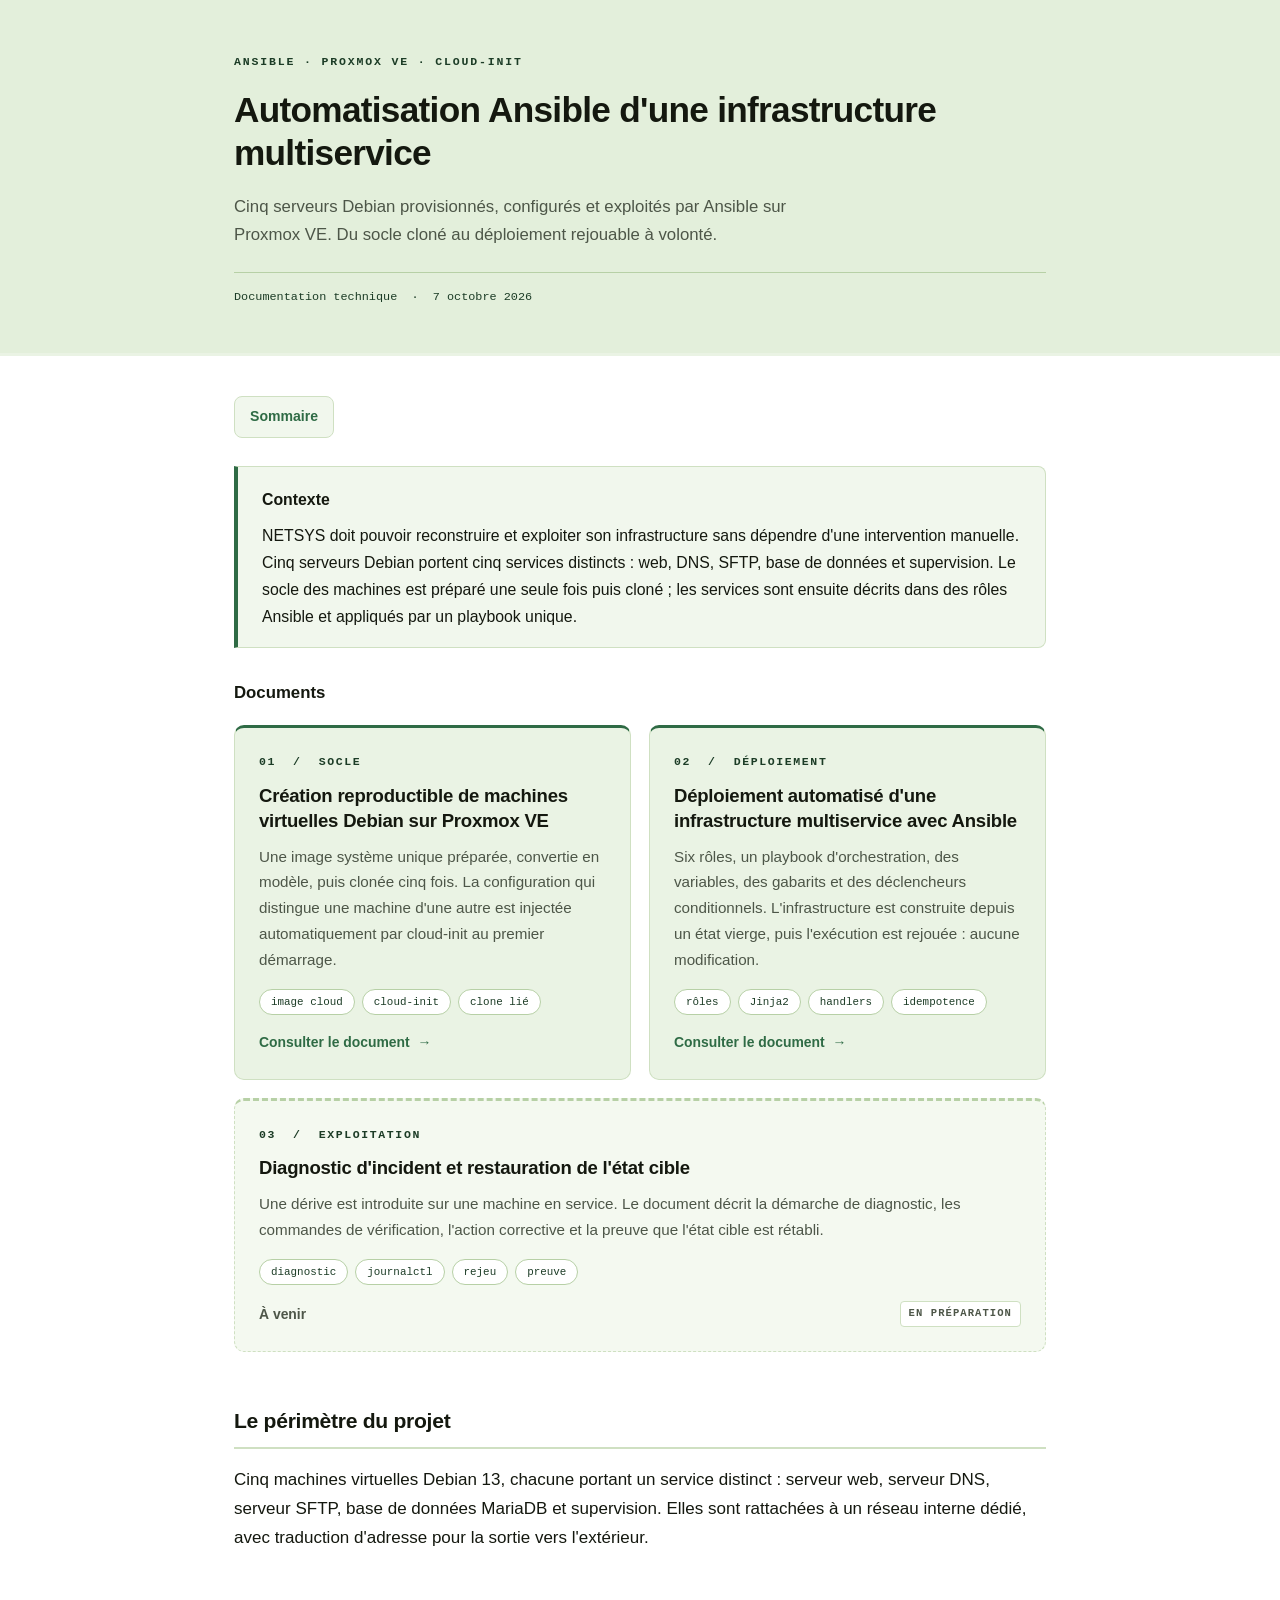
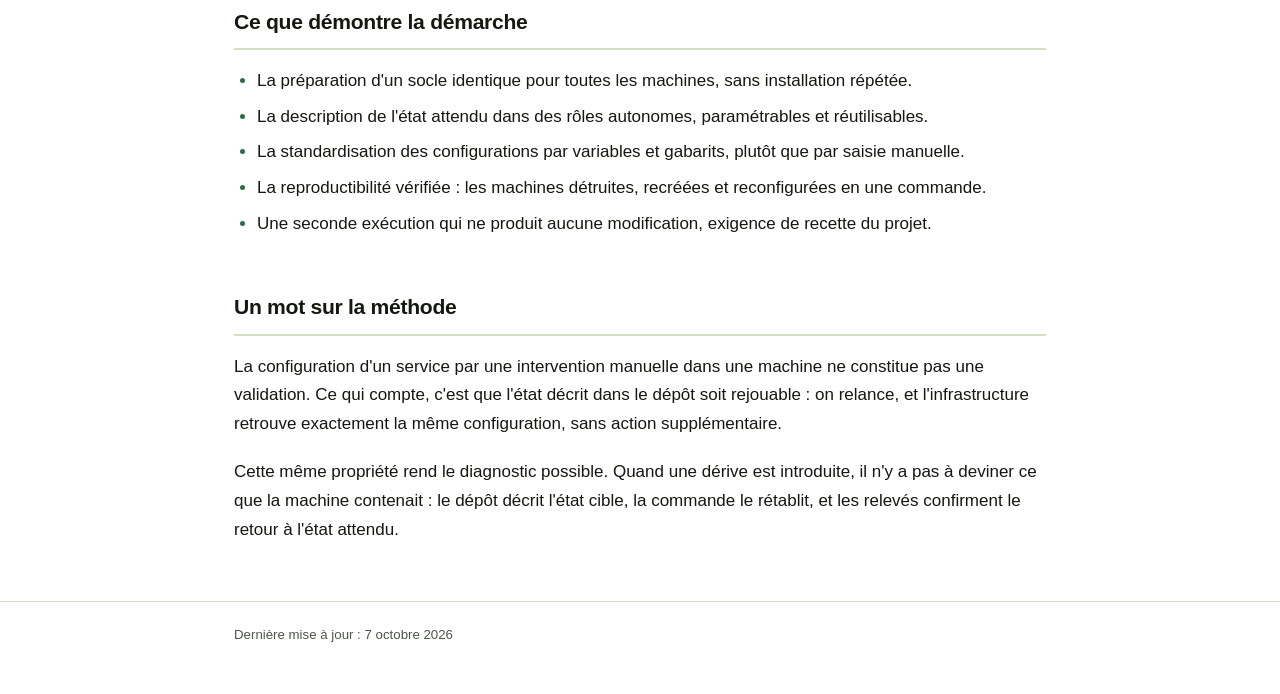
==== commit f54c6be3: "Documentation : largeur unique et alignement de l'index" ====
--- a/index.html
+++ b/index.html
@@ -13,57 +13,61 @@
   --code-bg:#16201a;
   --sans:-apple-system,BlinkMacSystemFont,"Segoe UI",Roboto,"Helvetica Neue",Arial,sans-serif;
   --mono:ui-monospace,SFMono-Regular,"SF Mono",Menlo,Consolas,"Liberation Mono",monospace;
-  --col:840px; --col-wide:1080px;
+  /* UNE SEULE largeur pour tout le site : bandeau, contenu, cartes */
+  --col:860px;
 }
 *{box-sizing:border-box}
 html{-webkit-text-size-adjust:100%}
 ::selection{background:#cfe6c0;color:var(--ink)}
 body{margin:0;background:var(--white);color:var(--ink);font-family:var(--sans);
   font-size:17px;line-height:1.7;-webkit-font-smoothing:antialiased}
+
+/* un seul conteneur, partage par le bandeau ET le contenu */
 .wrap{max-width:var(--col);margin:0 auto;padding:0 24px}
-.wrap-wide{max-width:var(--col-wide);margin:0 auto;padding:0 24px}
 
 /* ---------- bandeau ---------- */
 .masthead{background:var(--hero);border-bottom:3px solid var(--card);padding:52px 0 46px;margin-bottom:40px}
 .masthead .eyebrow{font-family:var(--mono);font-size:.72rem;letter-spacing:.16em;text-transform:uppercase;
   color:var(--green-ink);font-weight:700;margin:0 0 16px}
-.masthead h1{margin:0;font-size:2.3rem;line-height:1.22;font-weight:700;
+.masthead h1{margin:0;font-size:2.2rem;line-height:1.24;font-weight:700;
   letter-spacing:-.02em;color:var(--ink)}
-.masthead .lede{margin:18px 0 0;font-size:1.06rem;color:var(--ink-2);max-width:66ch}
+.masthead .lede{margin:18px 0 0;font-size:1.05rem;color:var(--ink-2);max-width:62ch}
 .masthead .stamp{font-family:var(--mono);font-size:.74rem;color:var(--green-ink);
   margin:22px 0 0;padding-top:14px;border-top:1px solid var(--line-2)}
 
-/* ---------- cartes ---------- */
+/* ---------- sommaire par cartes ---------- */
 .sec-title{font-size:1.05rem;font-weight:700;margin:0 0 18px;color:var(--ink)}
 .grid{display:grid;grid-template-columns:repeat(auto-fit,minmax(320px,1fr));
-  gap:20px;margin:0 0 48px;align-items:stretch}
+  gap:18px;margin:0 0 46px;align-items:stretch}
 .card{display:flex;flex-direction:column;height:100%;
   background:var(--card);border:1px solid var(--line);
-  border-top:3px solid var(--green);border-radius:10px;padding:26px;
+  border-top:3px solid var(--green);border-radius:10px;padding:24px;
   text-decoration:none;color:inherit;transition:border-color .16s,transform .16s}
 a.card:hover{border-color:var(--green);transform:translateY(-2px)}
 a.card:focus-visible{outline:3px solid var(--green);outline-offset:3px}
 .card .no{font-family:var(--mono);font-size:.72rem;letter-spacing:.14em;color:var(--green-ink);
   font-weight:700;margin-bottom:12px}
-.card h3{margin:0 0 10px;font-size:1.2rem;line-height:1.32;font-weight:700;
+.card h3{margin:0 0 10px;font-size:1.16rem;line-height:1.34;font-weight:700;
   letter-spacing:-.012em;color:var(--ink)}
-.card p{margin:0 0 16px;font-size:.96rem;color:var(--ink-2)}
+.card p{margin:0 0 16px;font-size:.95rem;color:var(--ink-2)}
 .card .pills{display:flex;flex-wrap:wrap;gap:7px;margin:0 0 16px}
 .pill{font-family:var(--mono);font-size:.68rem;background:var(--white);color:var(--green-ink);
   border:1px solid var(--line-2);border-radius:20px;padding:3px 11px}
 .card .foot{margin-top:auto;font-size:.87rem;font-weight:700;color:var(--green);
   display:flex;align-items:center;gap:7px}
-.card--soon{background:var(--card-2);border-top-color:var(--line-2);border-style:dashed}
+/* la carte "a venir" occupe la ligne entiere : elle ne casse pas l'alignement */
+.card--soon{grid-column:1 / -1;background:var(--card-2);
+  border-top-color:var(--line-2);border-style:dashed}
 .card--soon .foot{color:var(--ink-2);font-weight:600}
 .badge{font-family:var(--mono);font-size:.66rem;letter-spacing:.1em;text-transform:uppercase;
   background:var(--white);color:var(--ink-2);border:1px solid var(--line);
   border-radius:4px;padding:3px 8px;margin-left:auto}
 
-/* ---------- article ---------- */
-article{max-width:780px}
-article h2{font-size:1.34rem;font-weight:700;letter-spacing:-.014em;margin:2.4em 0 .8em;
+/* ---------- corps d'article : meme largeur que le reste ---------- */
+article{max-width:100%}
+article h2{font-size:1.32rem;font-weight:700;letter-spacing:-.014em;margin:2.4em 0 .8em;
   padding-bottom:.4em;border-bottom:2px solid var(--line)}
-article h3{font-size:1.08rem;font-weight:700;color:var(--green-ink);margin:1.9em 0 .5em}
+article h3{font-size:1.07rem;font-weight:700;color:var(--green-ink);margin:1.9em 0 .5em}
 article h4{font-size:.96rem;font-weight:700;margin:1.6em 0 .45em}
 p{margin:0 0 1.1em}
 a{color:var(--green);text-decoration:none;border-bottom:1px solid rgba(47,107,69,.4)}
@@ -81,14 +85,14 @@
 code{font-family:var(--mono);font-size:.85em;background:var(--wash);border:1px solid var(--line);
   border-radius:4px;padding:.1em .38em;color:var(--green-ink)}
 pre,pre.sourceCode{background:var(--code-bg);color:#e6efe2;border-radius:8px;padding:18px 20px;
-  overflow-x:auto;margin:0 0 1.5em;font-family:var(--mono);font-size:.83rem;line-height:1.62}
+  overflow-x:auto;margin:0 0 1.5em;font-family:var(--mono);font-size:.82rem;line-height:1.62}
 pre code,pre.sourceCode code{background:none;border:0;padding:0;color:inherit;font-size:inherit}
 
 /* ---------- tableaux ---------- */
-table{width:100%;border-collapse:collapse;margin:0 0 1.7em;font-size:.92rem;
+table{width:100%;border-collapse:collapse;margin:0 0 1.7em;font-size:.91rem;
   border:1px solid var(--line);border-radius:8px;overflow:hidden}
 thead th{background:var(--wash);color:var(--green-ink);font-weight:700;text-align:left;
-  padding:12px 14px;border-bottom:1px solid var(--line);font-size:.86rem}
+  padding:12px 14px;border-bottom:1px solid var(--line);font-size:.85rem}
 td{padding:11px 14px;border-bottom:1px solid var(--line);vertical-align:top}
 tbody tr:last-child td{border-bottom:0}
 
@@ -115,12 +119,12 @@
 
 @media (max-width:720px){
   body{font-size:16px}
-  .wrap,.wrap-wide{padding:0 18px}
+  .wrap{padding:0 18px}
   .grid{grid-template-columns:1fr;gap:16px}
   .masthead{padding:40px 0 34px}
-  .masthead h1{font-size:1.72rem}
+  .masthead h1{font-size:1.7rem}
   .card{padding:22px 20px 18px}
-  article h2{font-size:1.22rem}
+  article h2{font-size:1.2rem}
 }
 @media print{
   .masthead{background:none;border-bottom:1px solid #000}
@@ -132,14 +136,14 @@
 </head>
 <body>
 <header class="masthead">
-  <div class="wrap-wide">
+  <div class="wrap">
     <p class="eyebrow">Ansible &middot; Proxmox VE &middot; cloud-init</p>
     <h1>Automatisation Ansible d'une infrastructure multiservice</h1>
     <p class="lede">Cinq serveurs Debian provisionnés, configurés et exploités par Ansible sur Proxmox VE. Du socle cloné au déploiement rejouable à volonté.</p>
     <p class="stamp">Documentation technique &nbsp;·&nbsp; 7 octobre 2026</p>
   </div>
 </header>
-<main class="">
+<main class="wrap">
 <a class="back" href="./">Sommaire</a>
 
 <blockquote>
@@ -154,12 +158,11 @@
   <a class="card" href="01-creation-vm-cloudinit.html">
     <span class="no">01 &nbsp;/&nbsp; SOCLE</span>
     <h3>Création reproductible de machines virtuelles Debian sur Proxmox VE</h3>
-    <p>Une image système unique préparée, convertie en modèle, puis clonée cinq fois. La configuration qui distingue une machine d'une autre est injectée automatiquement par cloud-init au premier démarrage. Aucune installation manuelle n'est répétée.</p>
+    <p>Une image système unique préparée, convertie en modèle, puis clonée cinq fois. La configuration qui distingue une machine d'une autre est injectée automatiquement par cloud-init au premier démarrage.</p>
     <div class="pills">
       <span class="pill">image cloud</span>
       <span class="pill">cloud-init</span>
       <span class="pill">clone lié</span>
-      <span class="pill">Proxmox VE</span>
     </div>
     <span class="foot">Consulter le document &nbsp;&rarr;</span>
   </a>
@@ -169,7 +172,6 @@
     <h3>Déploiement automatisé d'une infrastructure multiservice avec Ansible</h3>
     <p>Six rôles, un playbook d'orchestration, des variables, des gabarits et des déclencheurs conditionnels. L'infrastructure est construite depuis un état vierge, puis l'exécution est rejouée&nbsp;: aucune modification.</p>
     <div class="pills">
-      <span class="pill">Ansible</span>
       <span class="pill">rôles</span>
       <span class="pill">Jinja2</span>
       <span class="pill">handlers</span>
@@ -211,6 +213,6 @@
 <p>Cette même propriété rend le diagnostic possible. Quand une dérive est introduite, il n'y a pas à deviner ce que la machine contenait&nbsp;: le dépôt décrit l'état cible, la commande le rétablit, et les relevés confirment le retour à l'état attendu.</p>
 </article>
 </main>
-<footer><div class="wrap-wide"><p>Dernière mise à jour : 7 octobre 2026</p></div></footer>
+<footer><div class="wrap"><p>Dernière mise à jour : 7 octobre 2026</p></div></footer>
 </body>
 </html>
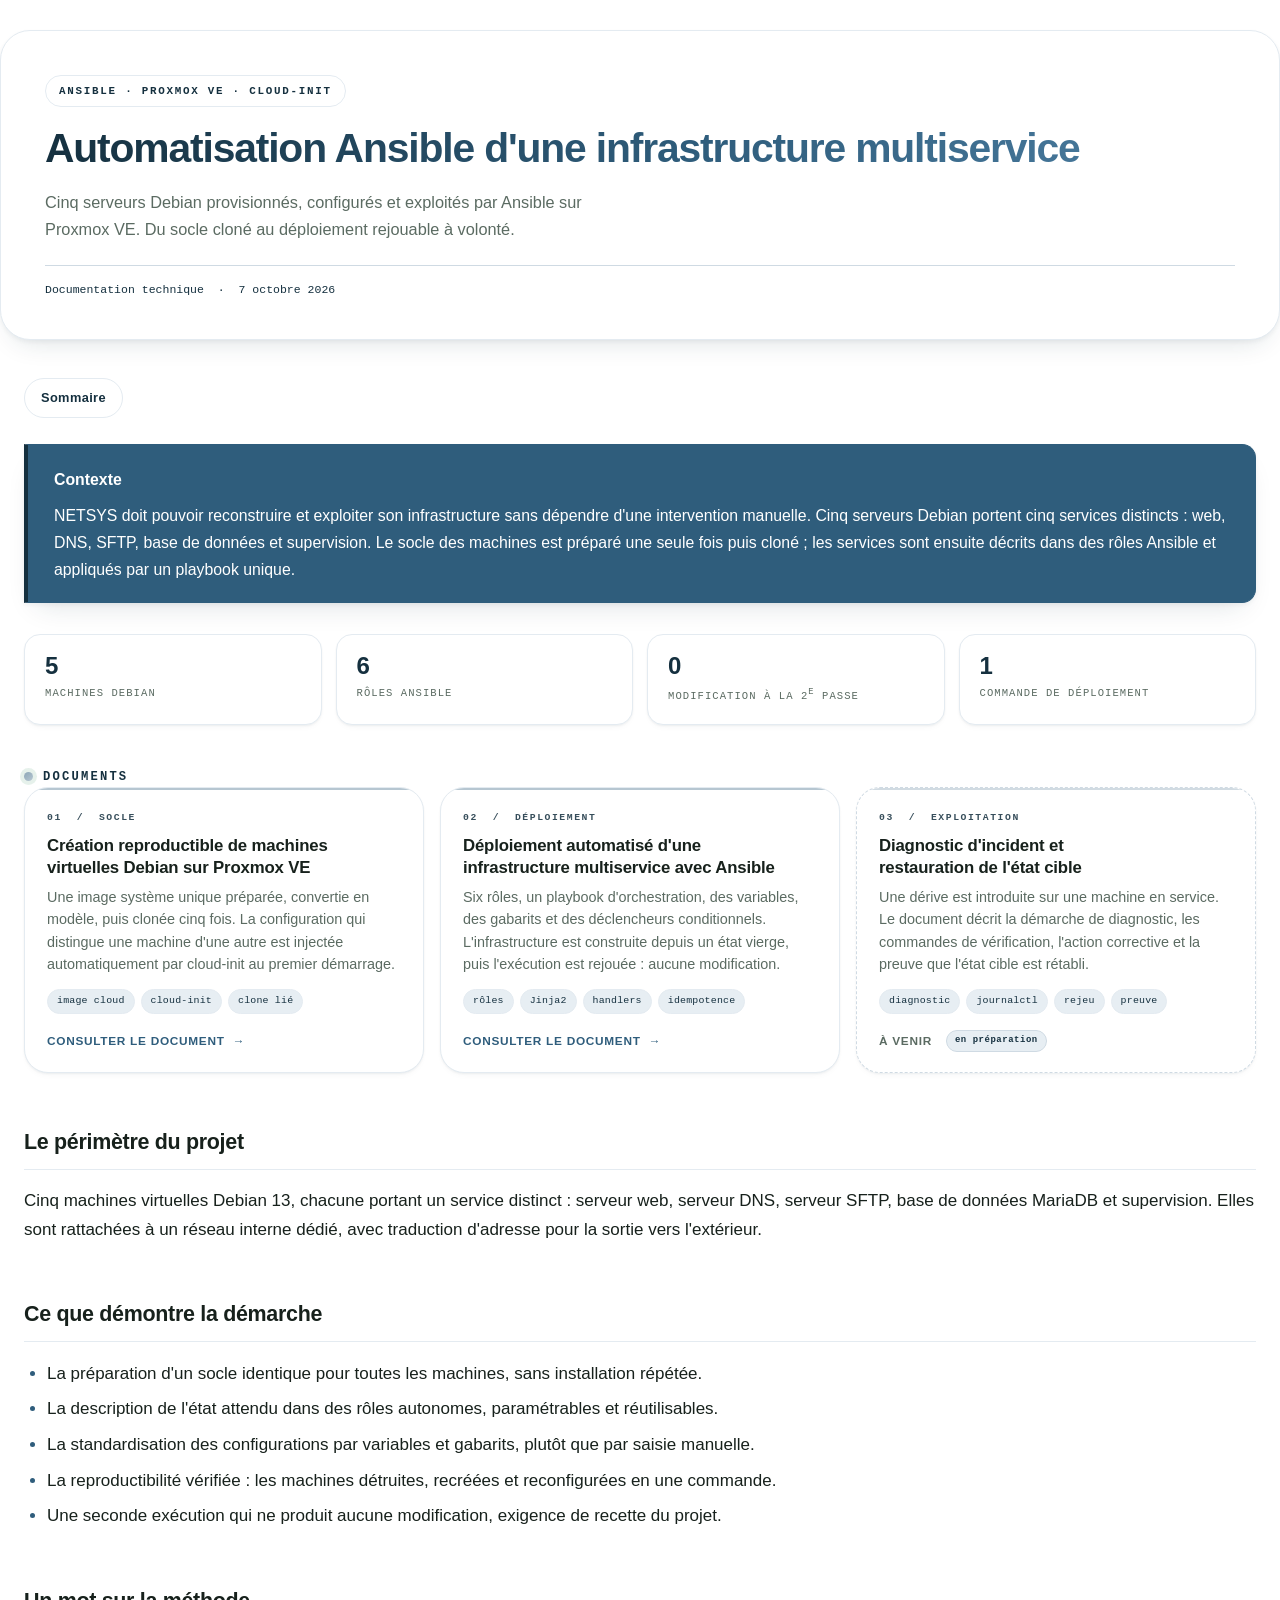
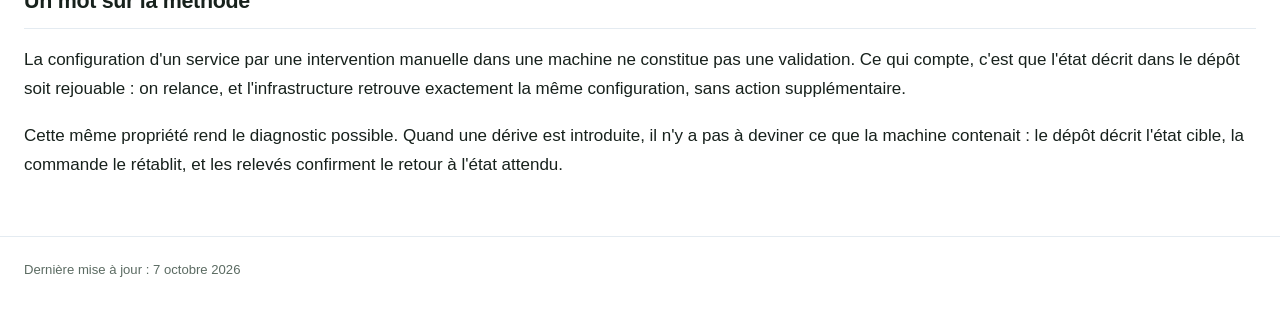
==== commit f1e7e373: "update" ====
--- a/index.html
+++ b/index.html
@@ -4,137 +4,9 @@
 <meta charset="utf-8">
 <meta name="viewport" content="width=device-width, initial-scale=1">
 <title>Automatisation Ansible d'une infrastructure multiservice</title>
-<style>:root{
-  /* ---------- palette : pastel vert, texte noir ---------- */
-  --hero:#e3efdb; --card:#eaf3e4; --card-2:#f4f9f0; --wash:#f1f7ed;
-  --line:#cfe0c2; --line-2:#b7d0a6;
-  --green:#2f6b45; --green-ink:#1c3c26;
-  --white:#ffffff; --ink:#14180f; --ink-2:#4d5648;
-  --code-bg:#16201a;
-  --sans:-apple-system,BlinkMacSystemFont,"Segoe UI",Roboto,"Helvetica Neue",Arial,sans-serif;
-  --mono:ui-monospace,SFMono-Regular,"SF Mono",Menlo,Consolas,"Liberation Mono",monospace;
-  /* UNE SEULE largeur pour tout le site : bandeau, contenu, cartes */
-  --col:860px;
-}
-*{box-sizing:border-box}
-html{-webkit-text-size-adjust:100%}
-::selection{background:#cfe6c0;color:var(--ink)}
-body{margin:0;background:var(--white);color:var(--ink);font-family:var(--sans);
-  font-size:17px;line-height:1.7;-webkit-font-smoothing:antialiased}
-
-/* un seul conteneur, partage par le bandeau ET le contenu */
-.wrap{max-width:var(--col);margin:0 auto;padding:0 24px}
-
-/* ---------- bandeau ---------- */
-.masthead{background:var(--hero);border-bottom:3px solid var(--card);padding:52px 0 46px;margin-bottom:40px}
-.masthead .eyebrow{font-family:var(--mono);font-size:.72rem;letter-spacing:.16em;text-transform:uppercase;
-  color:var(--green-ink);font-weight:700;margin:0 0 16px}
-.masthead h1{margin:0;font-size:2.2rem;line-height:1.24;font-weight:700;
-  letter-spacing:-.02em;color:var(--ink)}
-.masthead .lede{margin:18px 0 0;font-size:1.05rem;color:var(--ink-2);max-width:62ch}
-.masthead .stamp{font-family:var(--mono);font-size:.74rem;color:var(--green-ink);
-  margin:22px 0 0;padding-top:14px;border-top:1px solid var(--line-2)}
-
-/* ---------- sommaire par cartes ---------- */
-.sec-title{font-size:1.05rem;font-weight:700;margin:0 0 18px;color:var(--ink)}
-.grid{display:grid;grid-template-columns:repeat(auto-fit,minmax(320px,1fr));
-  gap:18px;margin:0 0 46px;align-items:stretch}
-.card{display:flex;flex-direction:column;height:100%;
-  background:var(--card);border:1px solid var(--line);
-  border-top:3px solid var(--green);border-radius:10px;padding:24px;
-  text-decoration:none;color:inherit;transition:border-color .16s,transform .16s}
-a.card:hover{border-color:var(--green);transform:translateY(-2px)}
-a.card:focus-visible{outline:3px solid var(--green);outline-offset:3px}
-.card .no{font-family:var(--mono);font-size:.72rem;letter-spacing:.14em;color:var(--green-ink);
-  font-weight:700;margin-bottom:12px}
-.card h3{margin:0 0 10px;font-size:1.16rem;line-height:1.34;font-weight:700;
-  letter-spacing:-.012em;color:var(--ink)}
-.card p{margin:0 0 16px;font-size:.95rem;color:var(--ink-2)}
-.card .pills{display:flex;flex-wrap:wrap;gap:7px;margin:0 0 16px}
-.pill{font-family:var(--mono);font-size:.68rem;background:var(--white);color:var(--green-ink);
-  border:1px solid var(--line-2);border-radius:20px;padding:3px 11px}
-.card .foot{margin-top:auto;font-size:.87rem;font-weight:700;color:var(--green);
-  display:flex;align-items:center;gap:7px}
-/* la carte "a venir" occupe la ligne entiere : elle ne casse pas l'alignement */
-.card--soon{grid-column:1 / -1;background:var(--card-2);
-  border-top-color:var(--line-2);border-style:dashed}
-.card--soon .foot{color:var(--ink-2);font-weight:600}
-.badge{font-family:var(--mono);font-size:.66rem;letter-spacing:.1em;text-transform:uppercase;
-  background:var(--white);color:var(--ink-2);border:1px solid var(--line);
-  border-radius:4px;padding:3px 8px;margin-left:auto}
-
-/* ---------- corps d'article : meme largeur que le reste ---------- */
-article{max-width:100%}
-article h2{font-size:1.32rem;font-weight:700;letter-spacing:-.014em;margin:2.4em 0 .8em;
-  padding-bottom:.4em;border-bottom:2px solid var(--line)}
-article h3{font-size:1.07rem;font-weight:700;color:var(--green-ink);margin:1.9em 0 .5em}
-article h4{font-size:.96rem;font-weight:700;margin:1.6em 0 .45em}
-p{margin:0 0 1.1em}
-a{color:var(--green);text-decoration:none;border-bottom:1px solid rgba(47,107,69,.4)}
-a:hover{color:var(--green-ink)}
-strong{font-weight:700}
-
-/* ---------- images ---------- */
-figure{margin:0 0 1.8em}
-figure img{max-width:100%;height:auto;display:block;border:1px solid var(--line);
-  border-radius:8px;background:var(--white)}
-figcaption{font-size:.83rem;color:var(--ink-2);margin-top:10px;font-style:italic}
-img{max-width:100%;height:auto}
-
-/* ---------- code ---------- */
-code{font-family:var(--mono);font-size:.85em;background:var(--wash);border:1px solid var(--line);
-  border-radius:4px;padding:.1em .38em;color:var(--green-ink)}
-pre,pre.sourceCode{background:var(--code-bg);color:#e6efe2;border-radius:8px;padding:18px 20px;
-  overflow-x:auto;margin:0 0 1.5em;font-family:var(--mono);font-size:.82rem;line-height:1.62}
-pre code,pre.sourceCode code{background:none;border:0;padding:0;color:inherit;font-size:inherit}
-
-/* ---------- tableaux ---------- */
-table{width:100%;border-collapse:collapse;margin:0 0 1.7em;font-size:.91rem;
-  border:1px solid var(--line);border-radius:8px;overflow:hidden}
-thead th{background:var(--wash);color:var(--green-ink);font-weight:700;text-align:left;
-  padding:12px 14px;border-bottom:1px solid var(--line);font-size:.85rem}
-td{padding:11px 14px;border-bottom:1px solid var(--line);vertical-align:top}
-tbody tr:last-child td{border-bottom:0}
-
-/* ---------- encadres ---------- */
-blockquote{background:var(--wash);border:1px solid var(--line);border-left:4px solid var(--green);
-  border-radius:0 8px 8px 0;padding:20px 24px 16px;margin:0 0 1.8em}
-blockquote p{margin:0 0 .6em;font-size:.99rem}
-blockquote p:last-child{margin-bottom:0}
-
-/* ---------- listes ---------- */
-ul,ol{margin:0 0 1.25em;padding-left:1.35em}
-li{margin-bottom:.4em}
-li::marker{color:var(--green)}
-
-/* ---------- retour ---------- */
-.back{display:inline-flex;align-items:center;gap:7px;font-size:.88rem;font-weight:700;
-  color:var(--green);background:var(--wash);border:1px solid var(--line);
-  border-radius:8px;padding:8px 15px;margin:0 0 28px}
-.back:hover{border-color:var(--green);color:var(--green-ink)}
-
-footer{border-top:1px solid var(--line);margin-top:56px;padding:22px 0 48px;
-  font-size:.83rem;color:var(--ink-2)}
-footer p{margin:0}
-
-@media (max-width:720px){
-  body{font-size:16px}
-  .wrap{padding:0 18px}
-  .grid{grid-template-columns:1fr;gap:16px}
-  .masthead{padding:40px 0 34px}
-  .masthead h1{font-size:1.7rem}
-  .card{padding:22px 20px 18px}
-  article h2{font-size:1.2rem}
-}
-@media print{
-  .masthead{background:none;border-bottom:1px solid #000}
-  .back{display:none}
-  a{color:#000;border:0}
-  pre,pre.sourceCode{background:#f2f2f2;color:#000}
-}
-</style>
+<link rel="stylesheet" href="style.css">
 </head>
-<body>
+<body class="accueil">
 <header class="masthead">
   <div class="wrap">
     <p class="eyebrow">Ansible &middot; Proxmox VE &middot; cloud-init</p>
@@ -150,6 +22,13 @@
 <p><strong>Contexte</strong></p>
 <p>NETSYS doit pouvoir reconstruire et exploiter son infrastructure sans dépendre d'une intervention manuelle. Cinq serveurs Debian portent cinq services distincts&nbsp;: web, DNS, SFTP, base de données et supervision. Le socle des machines est préparé une seule fois puis cloné&nbsp;; les services sont ensuite décrits dans des rôles Ansible et appliqués par un playbook unique.</p>
 </blockquote>
+
+<div class="kpis">
+  <div class="kpi"><div class="n">5</div><div class="l">machines Debian</div></div>
+  <div class="kpi"><div class="n">6</div><div class="l">r&ocirc;les Ansible</div></div>
+  <div class="kpi"><div class="n">0</div><div class="l">modification &agrave; la 2<sup>e</sup> passe</div></div>
+  <div class="kpi"><div class="n">1</div><div class="l">commande de d&eacute;ploiement</div></div>
+</div>
 
 <h2 class="sec-title">Documents</h2>
 
--- a/style.css
+++ b/style.css
@@ -0,0 +1,1125 @@
+:root {
+  /* ---------- palette claire : blanc, verts, ombres portees ---------- */
+  --bg: #ffffff; /* fond de page */
+  --paper: #ffffff; /* alias : le fond est blanc partout */
+  --wash: #f5f8fa; /* vert tres pale : encadres, en-tetes de tableau */
+  --white: #ffffff;
+  --ink: #17211c; /* texte principal */
+  --ink-2: #5b6b62; /* texte secondaire */
+  --green: #2f5d7c; /* feuille : liens, accents */
+  --green-ink: #15303f; /* foret : titres et labels */
+  --green-soft: #e7eef3; /* vert delave : pastilles, puces */
+
+  /* les surfaces : plus de verre, du blanc plein */
+  --glass: #ffffff;
+  --glass-strong: #ffffff;
+  --glass-thin: #ffffff;
+  --glass-line: #e5ece7;
+  --line: #e4ebf1;
+  --line-2: #cfdae3;
+  --blur: 0px;
+
+  /* ombres portees : trois niveaux, du plus discret au plus marque */
+  --shadow-s: 0 1px 2px rgba(21, 48, 63, 0.05), 0 4px 10px -6px rgba(21, 48, 63, 0.1);
+  --shadow-m: 0 2px 4px rgba(21, 48, 63, 0.05), 0 14px 28px -14px rgba(21, 48, 63, 0.16);
+  /* reflets du verre neutralises : les box-shadow restent valides, sans effet */
+  --sheen: 0 0 0 0 rgba(0, 0, 0, 0);
+  --glass-inner: 0 0 0 0 rgba(0, 0, 0, 0);
+
+  /* accents secondaires, conserves tres pale pour les filets */
+  --clay: rgba(47, 93, 124, 0.35);
+  --sage: rgba(47, 93, 124, 0.55);
+  --ochre: rgba(47, 93, 124, 0.25);
+  --sky: rgba(47, 93, 124, 0.4);
+
+  --code-bg: #0f1e28;
+  --sans:
+    -apple-system, BlinkMacSystemFont, "Segoe UI", Roboto, "Helvetica Neue",
+    Arial, sans-serif;
+  --mono:
+    ui-monospace, SFMono-Regular, "SF Mono", Menlo, Consolas, "Liberation Mono",
+    monospace;
+  --col: 1400px;
+  --col-wide: 1400px;
+  --col-fig: 1500px;
+
+  color-scheme: light;
+}
+* {
+  box-sizing: border-box;
+}
+html {
+  background-color: var(--paper);
+  -webkit-text-size-adjust: 100%;
+}
+::selection {
+  background: rgba(143, 191, 162, 0.35);
+  color: var(--ink);
+}
+
+/* fond : quatre halos (sauge, pierre, argile, ocre) fixes derriere le verre */
+body {
+  position: relative;
+  margin: 0;
+  min-height: 100vh;
+  background: transparent;
+  color: var(--ink);
+  font-family: var(--sans);
+  font-size: 17px;
+  line-height: 1.7;
+  -webkit-font-smoothing: antialiased;
+}
+
+/* lien d'evitement : visible seulement au clavier */
+.skip {
+  position: absolute;
+  left: -9999px;
+  top: 0;
+}
+.skip:focus {
+  left: 16px;
+  top: 16px;
+  z-index: 10;
+  padding: 10px 16px;
+  border-radius: 10px;
+  background: var(--white);
+  border: 1px solid var(--line-2);
+  color: var(--green-ink);
+  font-weight: 700;
+}
+
+.wrap {
+  max-width: var(--col);
+  margin: 0 auto;
+  padding: 0 24px;
+}
+.wrap-wide {
+  max-width: var(--col-wide);
+  margin: 0 auto;
+  padding: 0 24px;
+}
+/* page d'accueil : colonne plus large, la grille respire */
+.home .wrap,
+.home .wrap-wide {
+  max-width: var(--col-wide);
+}
+
+/* ============ bandeau d'en-tete : grand panneau de verre ============ */
+.masthead {
+  padding: 30px 0 0;
+  margin: 0 0 38px;
+}
+.masthead > .wrap,
+.masthead > .wrap-wide {
+  position: relative;
+  isolation: isolate; /* le reflet passe sous le texte */
+  padding: 44px 44px 40px;
+  border-radius: 30px;
+  background: var(--glass);
+  border: 1px solid var(--line);
+  box-shadow: var(--shadow-m), var(--sheen), var(--glass-inner);
+  overflow: hidden;
+}
+.masthead .eyebrow {
+  display: inline-flex;
+  align-items: center;
+  gap: 8px;
+  font-family: var(--mono);
+  font-size: 0.68rem;
+  letter-spacing: 0.16em;
+  text-transform: uppercase;
+  color: var(--green-ink);
+  font-weight: 700;
+  margin: 0 0 18px;
+  padding: 6px 13px;
+  border-radius: 999px;
+  background: var(--glass-thin);
+  border: 1px solid var(--line);
+}
+.masthead h1 {
+  margin: 0;
+  font-size: clamp(1.85rem, 3.6vw, 2.55rem);
+  line-height: 1.16;
+  font-weight: 700;
+  letter-spacing: -0.028em;
+  color: var(--green-ink);
+  text-wrap: balance;
+}
+/* degrade de texte : reserve a l'accueil (les titres generes contiennent des
+   emojis, et un emoji dans un texte decoupe en degrade ressort en silhouette) */
+/* degrade de texte sur le titre : bleu petrole, du plus profond au plus clair.
+   Cible le masthead qui porte un chapeau (.lede), donc la page d'accueil seule :
+   les titres generes par pandoc n'en ont pas, et un emoji dans un texte decoupe
+   en degrade ressortirait en silhouette. */
+@supports (background-clip: text) or (-webkit-background-clip: text) {
+  .masthead:has(.lede) h1,
+  .accueil .masthead h1,
+  .home .masthead h1 {
+    background: linear-gradient(100deg, #15303f, #2f5d7c 55%, #4d7fa3);
+    -webkit-background-clip: text;
+    background-clip: text;
+    color: transparent;
+  }
+}
+.masthead .lede {
+  margin: 16px 0 0;
+  font-size: 1.02rem;
+  line-height: 1.65;
+  color: var(--ink-2);
+  max-width: 62ch;
+}
+.masthead .stamp {
+  font-family: var(--mono);
+  font-size: 0.72rem;
+  color: var(--green-ink);
+  margin: 22px 0 0;
+  padding-top: 14px;
+  border-top: 1px solid var(--line-2);
+}
+.contact {
+  display: flex;
+  flex-wrap: wrap;
+  gap: 9px;
+  margin: 24px 0 0;
+}
+.contact a {
+  display: inline-flex;
+  align-items: center;
+  gap: 7px;
+  font-family: var(--mono);
+  font-size: 0.74rem;
+  text-decoration: none;
+  background: var(--glass-thin);
+  color: var(--green-ink);
+  border: 1px solid var(--line);
+  border-radius: 999px;
+  padding: 7px 15px;
+  box-shadow: var(--sheen);
+  transition:
+    transform 0.18s ease,
+    border-color 0.18s ease,
+    color 0.18s ease;
+}
+.contact a:hover {
+  transform: translateY(-1px);
+  border-color: var(--green);
+  color: var(--green);
+}
+
+/* accueil : en-tete sur deux colonnes des que la place le permet */
+@media (min-width: 880px) {
+  .home .masthead > .wrap {
+    display: grid;
+    grid-template-columns: minmax(0, 1.06fr) minmax(0, 0.94fr);
+    grid-template-areas:
+      "eyebrow eyebrow"
+      "title   lede"
+      "title   contact";
+    align-items: start;
+    column-gap: 46px;
+    padding: 42px 46px 40px;
+  }
+  .home .masthead .eyebrow {
+    grid-area: eyebrow;
+    justify-self: start;
+    margin: 0 0 22px;
+  }
+  .home .masthead h1 {
+    grid-area: title;
+    font-size: clamp(1.9rem, 3vw, 2.4rem);
+  }
+  .home .masthead .lede {
+    grid-area: lede;
+    margin: 6px 0 0;
+    max-width: none;
+  }
+  .home .masthead .contact {
+    grid-area: contact;
+    margin: 22px 0 0;
+  }
+}
+
+/* ============ tete de section ============ */
+.sec-head {
+  display: flex;
+  align-items: center;
+  justify-content: space-between;
+  flex-wrap: wrap;
+  gap: 10px 16px;
+  margin: 0 0 16px;
+  padding-bottom: 12px;
+  border-bottom: 1px solid var(--line);
+}
+.sec-title {
+  display: flex;
+  align-items: center;
+  gap: 10px;
+  margin: 0;
+  font-family: var(--mono);
+  font-size: 0.76rem;
+  font-weight: 700;
+  letter-spacing: 0.18em;
+  text-transform: uppercase;
+  color: var(--green-ink);
+}
+.sec-title::before {
+  content: "";
+  width: 9px;
+  height: 9px;
+  border-radius: 50%;
+  background: linear-gradient(140deg, var(--sage), var(--clay));
+  box-shadow: 0 0 0 4px rgba(143, 191, 162, 0.22);
+}
+.sec-hint {
+  margin: 0;
+  font-family: var(--mono);
+  font-size: 0.68rem;
+  letter-spacing: 0.08em;
+  color: var(--ink-2);
+}
+
+/* ============ sommaire par cartes ============ */
+/* 3 colonnes sur grand ecran, 2 sur laptop, 1 sur mobile : automatique */
+.grid {
+  display: grid;
+  grid-template-columns: repeat(auto-fit, minmax(255px, 1fr));
+  gap: 16px;
+  margin: 0 0 46px;
+  align-items: stretch; /* toutes les cartes d'une ligne ont la meme hauteur */
+}
+/* carte unique : on evite une ligne de texte trop longue */
+.grid:has(> :only-child) {
+  grid-template-columns: 1fr;
+  max-width: 620px;
+}
+
+/* hauteur 100% -> les cartes d'une meme ligne sont rigoureusement identiques */
+.card {
+  position: relative;
+  isolation: isolate;
+  overflow: hidden;
+  display: flex;
+  flex-direction: column;
+  height: 100%;
+  padding: 22px 22px 20px;
+  border-radius: 24px;
+  text-decoration: none;
+  color: inherit;
+  background: var(--glass);
+  border: 1px solid var(--line);
+  box-shadow: var(--shadow-s), var(--sheen), var(--glass-inner);
+  transition:
+    transform 0.28s cubic-bezier(0.22, 0.61, 0.36, 1),
+    box-shadow 0.28s ease,
+    border-color 0.28s ease;
+}
+.card::after {
+  content: "";
+  position: absolute;
+  top: 0;
+  left: 0;
+  right: 0;
+  height: 2px;
+  background: var(--green);
+  opacity: 0.35;
+  transition: opacity 0.25s ease;
+}
+a.card:hover,
+a.card:focus-visible {
+  transform: translateY(-4px);
+  border-color: var(--line-2);
+  box-shadow:
+    0 34px 64px -30px rgba(24, 42, 33, 0.5),
+    var(--sheen),
+    var(--glass-inner);
+}
+/* le halo glisse doucement : le verre parait vivant sans clignoter */
+a.card:hover::before,
+a.card:focus-visible::before {
+  transform: scale(1.07);
+}
+a.card:hover::after,
+a.card:focus-visible::after {
+  opacity: 1;
+}
+a.card:focus-visible {
+  outline: 2px solid var(--green);
+  outline-offset: 3px;
+}
+
+.card__icon {
+  display: grid;
+  place-items: center;
+  width: 38px;
+  height: 38px;
+  margin-bottom: 12px;
+  font-size: 1.05rem;
+  line-height: 1;
+  border-radius: 13px;
+  background: var(--green-soft);
+  border: 1px solid var(--line-2);
+  box-shadow:
+    0 8px 16px -12px rgba(24, 42, 33, 0.8),
+    var(--sheen);
+}
+.card__tag {
+  margin-bottom: 8px;
+  font-family: var(--mono);
+  font-size: 0.61rem;
+  font-weight: 700;
+  letter-spacing: 0.16em;
+  text-transform: uppercase;
+  color: var(--green-ink);
+  opacity: 0.85;
+}
+.card h3 {
+  margin: 0 0 6px;
+  font-size: 1.05rem;
+  line-height: 1.35;
+  font-weight: 700;
+  letter-spacing: -0.01em;
+  color: var(--ink);
+  text-wrap: balance;
+}
+.card p {
+  margin: 0 0 14px;
+  font-size: 0.9rem;
+  line-height: 1.55;
+  color: var(--ink-2);
+}
+.card .pills {
+  display: flex;
+  flex-wrap: wrap;
+  gap: 6px;
+  margin: 0 0 16px;
+}
+.pill {
+  font-family: var(--mono);
+  font-size: 0.62rem;
+  letter-spacing: 0.02em;
+  background: var(--green-soft);
+  color: var(--green-ink);
+  border: 1px solid var(--line);
+  border-radius: 999px;
+  padding: 3px 9px;
+}
+/* margin-top:auto colle le lien en bas, donc tous les pieds de carte s'alignent */
+.card__foot {
+  margin-top: auto;
+  display: inline-flex;
+  align-items: center;
+  gap: 6px;
+  font-size: 0.74rem;
+  font-weight: 700;
+  letter-spacing: 0.06em;
+  text-transform: uppercase;
+  color: var(--green);
+}
+.card__foot span {
+  transition: transform 0.2s ease;
+}
+a.card:hover .card__foot span,
+a.card:focus-visible .card__foot span {
+  transform: translate(2px, -2px);
+}
+
+/* variante "a venir" : verre plus pale, arete en pointilles */
+.card--soon {
+  background: var(--glass-thin);
+  border: 1px dashed var(--line-2);
+}
+.card--soon::after {
+  opacity: 0.22;
+}
+.card--soon .card__icon {
+  filter: saturate(0.75);
+}
+.card--soon .card__foot {
+  color: var(--ink-2);
+  font-weight: 600;
+}
+
+/* ============ competences : tuiles de verre ============ */
+.skills {
+  margin: 0 0 46px;
+}
+.skills__grid {
+  list-style: none;
+  margin: 0;
+  padding: 0;
+  display: grid;
+  grid-template-columns: repeat(auto-fit, minmax(190px, 1fr));
+  gap: 12px;
+}
+.skill {
+  margin: 0;
+  padding: 16px 16px 15px;
+  border-radius: 18px;
+  background: var(--glass-thin);
+  border: 1px solid var(--line);
+  box-shadow: var(--shadow-s), var(--sheen);
+  transition:
+    transform 0.2s ease,
+    box-shadow 0.2s ease;
+}
+.skill:hover {
+  transform: translateY(-2px);
+  box-shadow:
+    0 20px 34px -22px rgba(24, 42, 33, 0.45),
+    var(--sheen);
+}
+.skill__icon {
+  display: block;
+  margin-bottom: 9px;
+  font-size: 1.1rem;
+  line-height: 1;
+}
+.skill h3 {
+  margin: 0 0 3px;
+  font-size: 0.92rem;
+  font-weight: 700;
+  letter-spacing: -0.005em;
+  color: var(--green-ink);
+}
+.skill p {
+  margin: 0;
+  font-size: 0.79rem;
+  line-height: 1.5;
+  color: var(--ink-2);
+}
+
+/* ============ encadre de fin : verre opaque, lecture longue ============ */
+.note {
+  margin: 0 0 8px;
+  padding: 24px 26px 22px;
+  border-radius: 24px;
+  background: var(--wash);
+  border: 1px solid var(--line);
+  box-shadow: var(--shadow-s), var(--sheen), var(--glass-inner);
+}
+.note h2 {
+  margin: 0 0 16px;
+  font-size: 1rem;
+  font-weight: 700;
+  letter-spacing: -0.01em;
+  color: var(--green-ink);
+}
+.note__list {
+  list-style: none;
+  margin: 0;
+  padding: 0;
+  display: grid;
+  grid-template-columns: repeat(auto-fit, minmax(200px, 1fr));
+  gap: 12px 20px;
+}
+.note__list li {
+  margin: 0;
+  padding-left: 14px;
+  border-left: 2px solid rgba(47, 93, 124, 0.25);
+  font-size: 0.84rem;
+  line-height: 1.5;
+  color: var(--ink-2);
+}
+.note__list strong {
+  display: block;
+  margin-bottom: 2px;
+  font-size: 0.79rem;
+  letter-spacing: 0.02em;
+  color: var(--green-ink);
+}
+
+/* ============ corps d'article (pages projets) ============ */
+
+/* ============ bulles d'informations ============ */
+.kpis {
+  display: grid;
+  grid-template-columns: repeat(auto-fit, minmax(150px, 1fr));
+  gap: 14px;
+  margin: 0 0 42px;
+}
+.kpi {
+  padding: 18px 20px;
+  border-radius: 16px;
+  background: var(--glass-thin);
+  border: 1px solid var(--line);
+  box-shadow: var(--shadow-s);
+  transition: transform .2s ease, box-shadow .2s ease;
+}
+.kpi:hover { transform: translateY(-2px); box-shadow: var(--shadow-m); }
+.kpi .n {
+  font-size: 1.5rem; font-weight: 700; line-height: 1.1;
+  letter-spacing: -.02em; color: var(--green-ink);
+}
+.kpi .l {
+  margin-top: 6px; font-family: var(--mono); font-size: .66rem;
+  letter-spacing: .1em; text-transform: uppercase; color: var(--ink-2);
+}
+@media (max-width: 720px) {
+  .kpis { grid-template-columns: repeat(2, 1fr); gap: 10px; margin-bottom: 28px; }
+  .kpi { padding: 14px 15px; border-radius: 14px; }
+  .kpi .n { font-size: 1.2rem; }
+  .kpi .l { font-size: .58rem; }
+}
+
+article { max-width: 100%; }
+article h2 {
+  margin: 2.4em 0 0.8em;
+  padding-bottom: 0.4em;
+  font-size: 1.34rem;
+  font-weight: 700;
+  letter-spacing: -0.014em;
+  border-bottom: 1px solid var(--line);
+}
+article h3 {
+  margin: 1.9em 0 0.5em;
+  font-size: 1.07rem;
+  font-weight: 700;
+  color: var(--green-ink);
+}
+article h4 {
+  margin: 1.6em 0 0.45em;
+  font-size: 0.95rem;
+  font-weight: 700;
+}
+p {
+  margin: 0 0 1.1em;
+}
+a {
+  color: var(--green);
+  text-decoration: none;
+  border-bottom: 1px solid rgba(47, 93, 124, 0.35);
+}
+a:hover {
+  color: var(--green-ink);
+  border-bottom-color: var(--green-ink);
+}
+strong {
+  font-weight: 700;
+}
+hr {
+  border: 0;
+  border-top: 1px solid var(--line);
+  margin: 2em 0;
+}
+
+/* ============ images ============ */
+figure {
+  margin: 0 0 1.8em;
+}
+figure img {
+  display: block;
+  max-width: 100%;
+  height: auto;
+  border: 1px solid var(--line);
+  border-radius: 14px;
+  background: var(--bg);
+  box-shadow: var(--shadow-s);
+}
+figcaption {
+  margin-top: 10px;
+  font-size: 0.82rem;
+  font-style: italic;
+  color: var(--ink-2);
+}
+img {
+  max-width: 100%;
+  height: auto;
+}
+
+/* ============ code ============ */
+code {
+  font-family: var(--mono);
+  font-size: 0.85em;
+  background: var(--wash);
+  border: 1px solid var(--line);
+  border-radius: 5px;
+  padding: 0.1em 0.38em;
+  color: var(--green-ink);
+}
+pre,
+pre.sourceCode {
+  background: var(--code-bg);
+  color: #dff0e6;
+  border: 1px solid rgba(255, 255, 255, 0.1);
+  border-radius: 14px;
+  padding: 18px 20px;
+  overflow-x: auto;
+  margin: 0 0 1.5em;
+  font-family: var(--mono);
+  font-size: 0.82rem;
+  line-height: 1.62;
+  box-shadow: var(--shadow-s);
+}
+pre code,
+pre.sourceCode code {
+  background: none;
+  border: 0;
+  padding: 0;
+  color: inherit;
+  font-size: inherit;
+}
+
+/* ============ tableaux : verre opaque ============ */
+table {
+  width: 100%;
+  border-collapse: separate;
+  border-spacing: 0;
+  margin: 0 0 1.7em;
+  font-size: 0.92rem;
+  background: var(--glass-strong);
+  border: 1px solid var(--line);
+  border-radius: 16px;
+  overflow: hidden;
+  box-shadow: var(--shadow-s);
+}
+thead th {
+  background: var(--wash);
+  color: var(--green-ink);
+  font-weight: 700;
+  text-align: left;
+  padding: 12px 14px;
+  border-bottom: 1px solid var(--line);
+  font-size: 0.85rem;
+}
+td {
+  padding: 11px 14px;
+  border-bottom: 1px solid var(--line);
+  vertical-align: top;
+}
+tbody tr:last-child td {
+  border-bottom: 0;
+}
+
+/* ============ encadres ============ */
+blockquote {
+  background: var(--green);
+  color: #ffffff;
+  border: 1px solid var(--green);
+  border-left: 4px solid var(--green-ink);
+  border-radius: 0 14px 14px 0;
+  padding: 22px 26px 18px;
+  margin: 0 0 1.8em;
+  box-shadow: var(--shadow-m);
+}
+blockquote strong { color: #ffffff; }
+blockquote p { margin: 0 0 .6em; font-size: .99rem; color: #ffffff; }
+blockquote p:last-child { margin-bottom: 0; }
+blockquote a { color: #ffffff; border-bottom-color: rgba(255,255,255,.55); }
+
+/* ============ listes ============ */
+ul,
+ol {
+  margin: 0 0 1.25em;
+  padding-left: 1.35em;
+}
+li {
+  margin-bottom: 0.4em;
+}
+li::marker {
+  color: var(--green);
+}
+
+/* ============ bouton retour : pastille de verre ============ */
+.back {
+  display: inline-flex;
+  align-items: center;
+  gap: 8px;
+  margin: 0 0 26px;
+  padding: 8px 16px;
+  font-size: 0.8rem;
+  font-weight: 700;
+  letter-spacing: 0.03em;
+  color: var(--green-ink);
+  background: var(--glass-thin);
+  border: 1px solid var(--line);
+  border-radius: 999px;
+  box-shadow: var(--sheen);
+  transition:
+    box-shadow 0.18s ease,
+    transform 0.18s ease;
+}
+.back:hover {
+  transform: translateY(-1px);
+  box-shadow:
+    0 14px 26px -20px rgba(24, 42, 33, 0.6),
+    var(--sheen);
+  color: var(--green-ink);
+}
+
+/* ============ pied de page ============ */
+footer {
+  margin-top: 56px;
+  padding: 22px 0 48px;
+  border-top: 1px solid var(--line);
+  font-size: 0.82rem;
+  color: var(--ink-2);
+}
+footer p {
+  margin: 0;
+}
+
+
+/* ============ mobile ============ */
+@media (max-width: 720px) {
+  body {
+    font-size: 16px;
+  }
+  .wrap,
+  .wrap-wide {
+    padding: 0 16px;
+  }
+  .masthead {
+    padding: 14px 0 0;
+    margin-bottom: 28px;
+  }
+  .masthead > .wrap,
+  .masthead > .wrap-wide {
+    padding: 28px 22px 26px;
+    border-radius: 20px;
+  }
+  .masthead h1 {
+    font-size: 1.72rem;
+  }
+  .masthead .lede {
+    font-size: 0.98rem;
+  }
+  .masthead .eyebrow {
+    font-size: 0.63rem;
+    letter-spacing: 0.1em;
+    line-height: 1.5;
+    align-items: flex-start;
+    padding: 0;
+    background: none;
+    border: 0;
+  }
+  .masthead .eyebrow span {
+    flex: none;
+  }
+  .contact a {
+    font-size: 0.7rem;
+    padding: 6px 12px;
+  }
+  .grid {
+    grid-template-columns: 1fr; /* une carte par ligne */
+    gap: 10px;
+    margin-bottom: 30px;
+  }
+  /* cartes compactes : icone a gauche, texte a droite */
+  .card {
+    display: grid;
+    grid-template-columns: 38px minmax(0, 1fr);
+    grid-template-areas:
+      "icon tag"
+      "icon title"
+      "desc desc"
+      "pills pills"
+      "foot foot";
+    align-content: start;
+    column-gap: 12px;
+    padding: 15px 16px 14px;
+    border-radius: 20px;
+  }
+  .card__icon {
+    grid-area: icon;
+    align-self: start;
+    width: 34px;
+    height: 34px;
+    margin: 2px 0 0;
+    font-size: 0.98rem;
+    border-radius: 11px;
+  }
+  .card__tag {
+    grid-area: tag;
+    margin: 0;
+    font-size: 0.57rem;
+    line-height: 1.5;
+  }
+  .card h3 {
+    grid-area: title;
+    margin: 1px 0 0;
+    font-size: 0.98rem;
+    line-height: 1.3;
+  }
+  .card p {
+    grid-area: desc;
+    margin: 9px 0 0;
+    font-size: 0.84rem;
+    line-height: 1.45;
+  }
+  .card .pills {
+    grid-area: pills;
+    margin: 9px 0 0;
+    gap: 5px;
+  }
+  .pill {
+    font-size: 0.57rem;
+    padding: 2px 8px;
+  }
+  .card__foot {
+    grid-area: foot;
+    margin: 10px 0 0;
+    font-size: 0.68rem;
+  }
+  .skills {
+    margin-bottom: 34px;
+  }
+  .skills__grid {
+    grid-template-columns: repeat(auto-fit, minmax(140px, 1fr));
+    gap: 10px;
+  }
+  .skill {
+    padding: 14px 14px 13px;
+  }
+  .note {
+    padding: 20px 18px 18px;
+    border-radius: 20px;
+  }
+  .note__list {
+    gap: 10px;
+  }
+  .note__list li {
+    padding-left: 12px;
+  }
+  article h2 {
+    font-size: 1.2rem;
+  }
+  /* le flou coute cher sur mobile : on l'allege un peu */
+  .masthead > .wrap,
+  .masthead > .wrap-wide,
+  .card {
+  }
+}
+
+
+/* ---------- compatibilite : ancien balisage de carte ----------
+   utilise par le projet Ansible : span.no pour le numero, span.foot pour
+   le pied de carte, span.badge pour la pastille d'etat. */
+.card .no {
+  display: block;
+  margin-bottom: 8px;
+  font-family: var(--mono);
+  font-size: 0.61rem;
+  font-weight: 700;
+  letter-spacing: 0.16em;
+  text-transform: uppercase;
+  color: var(--green-ink);
+  opacity: 0.85;
+}
+.card .foot {
+  margin-top: auto;
+  display: inline-flex;
+  align-items: center;
+  gap: 8px;
+  font-size: 0.74rem;
+  font-weight: 700;
+  letter-spacing: 0.06em;
+  text-transform: uppercase;
+  color: var(--green);
+  transition: transform 0.2s ease;
+}
+a.card:hover .foot,
+a.card:focus-visible .foot {
+  transform: translateX(2px);
+}
+/* carte a venir : pied plus discret */
+.card--soon .foot {
+  color: var(--ink-2);
+  font-weight: 600;
+}
+.badge {
+  display: inline-block;
+  margin-left: 6px;
+  padding: 2px 8px;
+  border-radius: 999px;
+  font-family: var(--mono);
+  font-size: 0.56rem;
+  font-weight: 700;
+  letter-spacing: 0.06em;
+  text-transform: none;
+  color: var(--green-ink);
+  background: var(--green-soft);
+  border: 1px solid var(--line-2);
+}
+
+/* ============ ouverture : fondu + montee en cascade ============ */
+/* reserve a l'accueil, et seulement si l'utilisateur n'a pas demande moins
+   de mouvement : sans animation, le contenu est simplement affiche d'emblee.
+   fill-mode "backwards" (et non "both") : l'etat final de l'animation est
+   identique a l'etat au repos, donc le survol des cartes reste actif. */
+@keyframes rise {
+  from {
+    opacity: 0;
+    transform: translateY(12px);
+  }
+  to {
+    opacity: 1;
+    transform: none;
+  }
+}
+@media (prefers-reduced-motion: no-preference) {
+  .home .masthead > .wrap,
+  .home .sec-head,
+  .home .card,
+  .home .skill,
+  .home .note {
+    animation: rise 0.45s cubic-bezier(0.22, 0.61, 0.36, 1) backwards;
+  }
+  /* le panneau d'en-tete part le premier, puis le contenu suit en vagues */
+  .home main > .sec-head {
+    animation-delay: 0.05s;
+  }
+  .home .card:nth-child(1) {
+    animation-delay: 0.1s;
+  }
+  .home .card:nth-child(2) {
+    animation-delay: 0.16s;
+  }
+  .home .card:nth-child(3) {
+    animation-delay: 0.22s;
+  }
+  .home .skills .sec-head {
+    animation-delay: 0.25s;
+  }
+  .home .skill:nth-child(1) {
+    animation-delay: 0.29s;
+  }
+  .home .skill:nth-child(2) {
+    animation-delay: 0.307s;
+  }
+  .home .skill:nth-child(3) {
+    animation-delay: 0.324s;
+  }
+  .home .skill:nth-child(4) {
+    animation-delay: 0.341s;
+  }
+  .home .skill:nth-child(5) {
+    animation-delay: 0.358s;
+  }
+  .home .skill:nth-child(6) {
+    animation-delay: 0.375s;
+  }
+  .home .skill:nth-child(7) {
+    animation-delay: 0.392s;
+  }
+  .home .skill:nth-child(8) {
+    animation-delay: 0.409s;
+  }
+  .home .note {
+    animation-delay: 0.4s;
+  }
+}
+
+/* ============ mouvement reduit ============ */
+@media (prefers-reduced-motion: reduce) {
+  *,
+  *::before,
+  *::after {
+    transition-duration: 0.01ms !important;
+    animation-duration: 0.01ms !important;
+  }
+  a.card:hover,
+  a.card:focus-visible,
+  .skill:hover,
+  .back:hover,
+  .contact a:hover,
+  a.card:hover .card__foot span {
+    transform: none;
+  }
+}
+
+/* ============ impression ============ */
+@media print {
+  body {
+    background: #fff;
+    font-size: 11pt;
+  }
+  body::before {
+    display: none;
+  }
+  /* aucune animation a l'impression : le contenu doit sortir plein, tout de suite */
+  .home .masthead > .wrap,
+  .home .sec-head,
+  .home .card,
+  .home .skill,
+  .home .note {
+    animation: none;
+  }
+  .skip,
+  .back,
+  .contact,
+  .sec-hint {
+    display: none;
+  }
+  .masthead {
+    padding: 0;
+    margin: 0 0 12mm;
+  }
+  /* une seule colonne sur papier, comme sur mobile */
+  .home .masthead > .wrap {
+    display: block;
+    padding: 4mm 5mm;
+  }
+  .home .masthead .eyebrow {
+    margin: 0 0 6mm;
+  }
+  .home .masthead .lede {
+    margin: 4mm 0 0;
+  }
+  .grid {
+    grid-template-columns: 1fr;
+    gap: 4mm;
+  }
+  .skills__grid {
+    grid-template-columns: repeat(2, 1fr);
+    gap: 3mm;
+  }
+  .masthead > .wrap,
+  .masthead > .wrap-wide,
+  .card,
+  .skill,
+  .note,
+  table,
+  blockquote {
+    background: #fff;
+    border: 1px solid #999;
+    box-shadow: none;
+  }
+  .card::before,
+  .card::after,
+  .masthead > .wrap::after,
+  .masthead > .wrap-wide::after {
+    display: none;
+  }
+  .masthead h1 {
+    background: none;
+    color: #000;
+    -webkit-text-fill-color: #000;
+  }
+  /* le degrade de l'accueil ne doit pas survivre a l'impression */
+  .masthead:has(.lede) h1,
+  .home .masthead h1 {
+    background: none;
+    color: #000;
+    -webkit-text-fill-color: #000;
+  }
+  a {
+    color: #000;
+    border: 0;
+  }
+  pre,
+  pre.sourceCode {
+    background: #f2f2f2;
+    color: #000;
+    border: 1px solid #ccc;
+  }
+}
+
+/* ============ accueil : pleine largeur sur grand ecran ============ */
+/* le conteneur s'etale, la prose reste bornee par .lede (62ch) */
+@media (min-width: 900px) {
+  .home .wrap,
+  .home .wrap-wide {
+    max-width: none;
+    padding-inline: clamp(28px, 4vw, 72px);
+  }
+}
